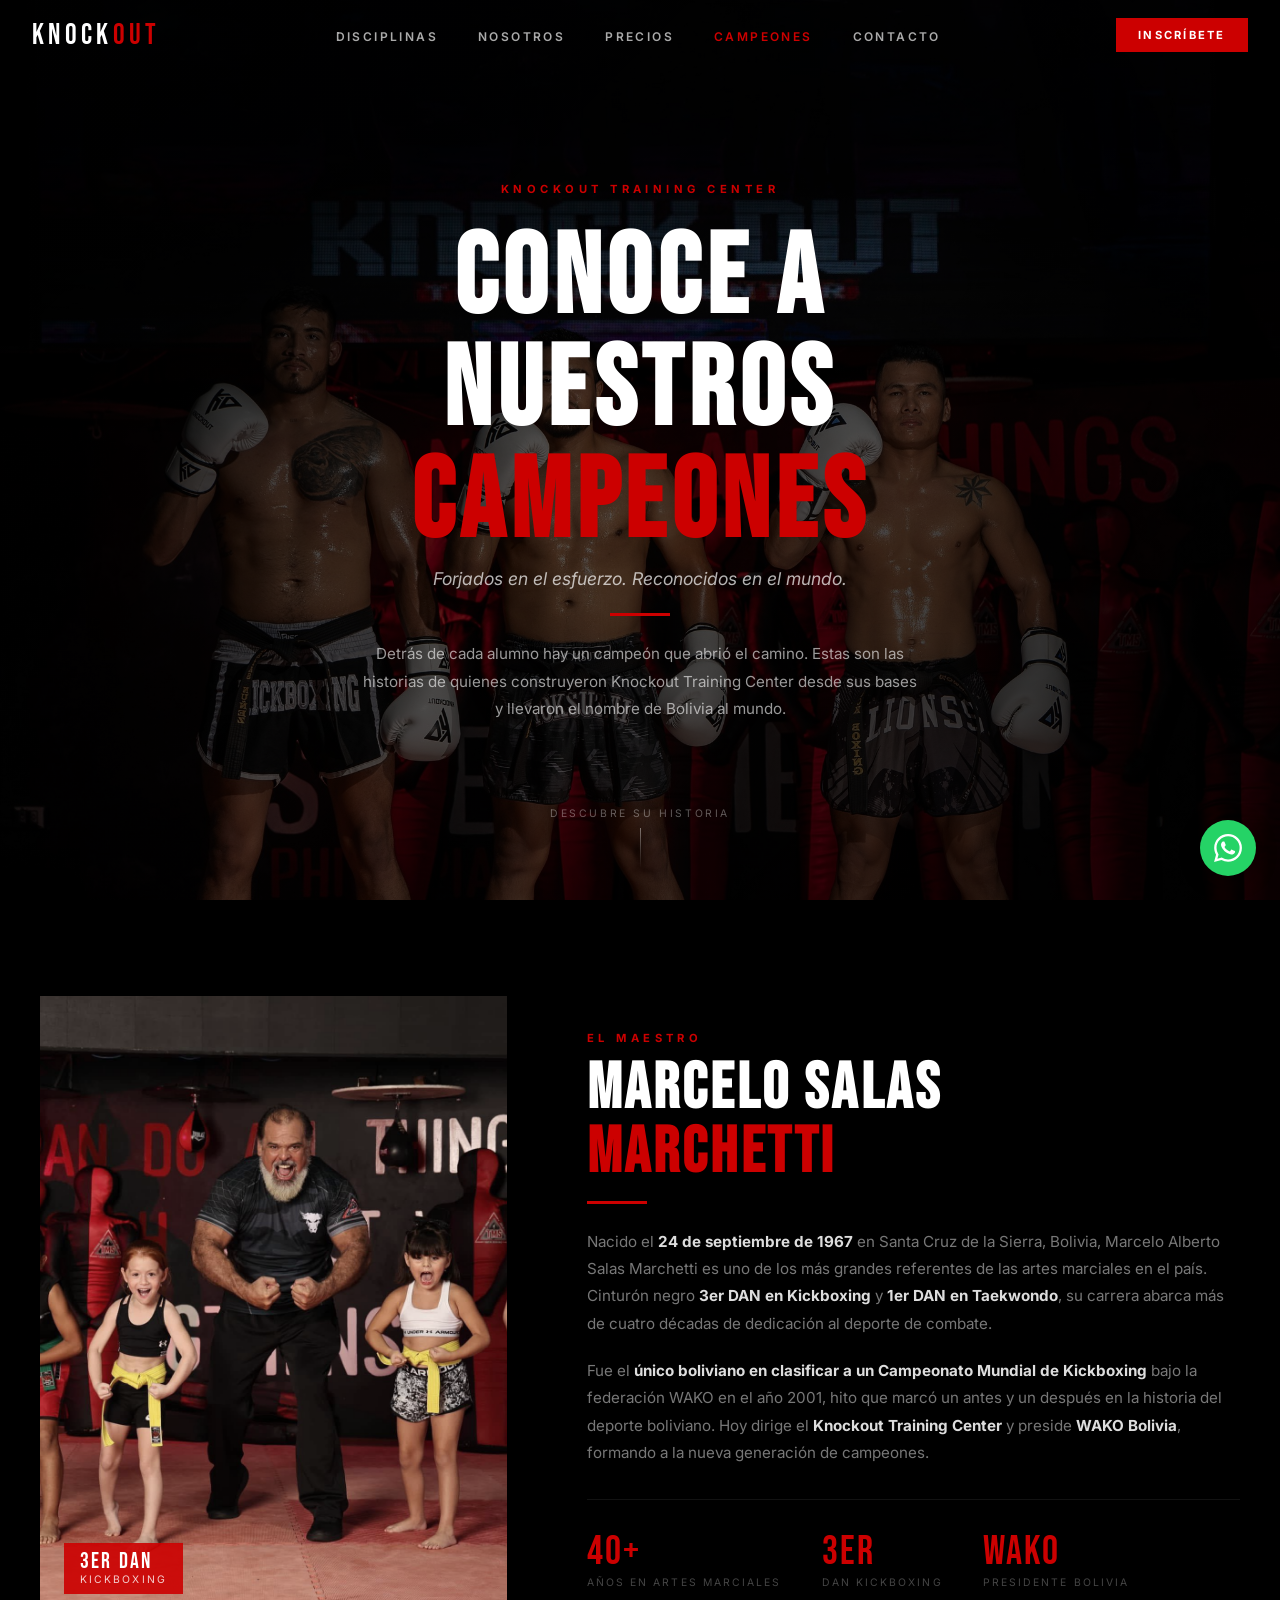
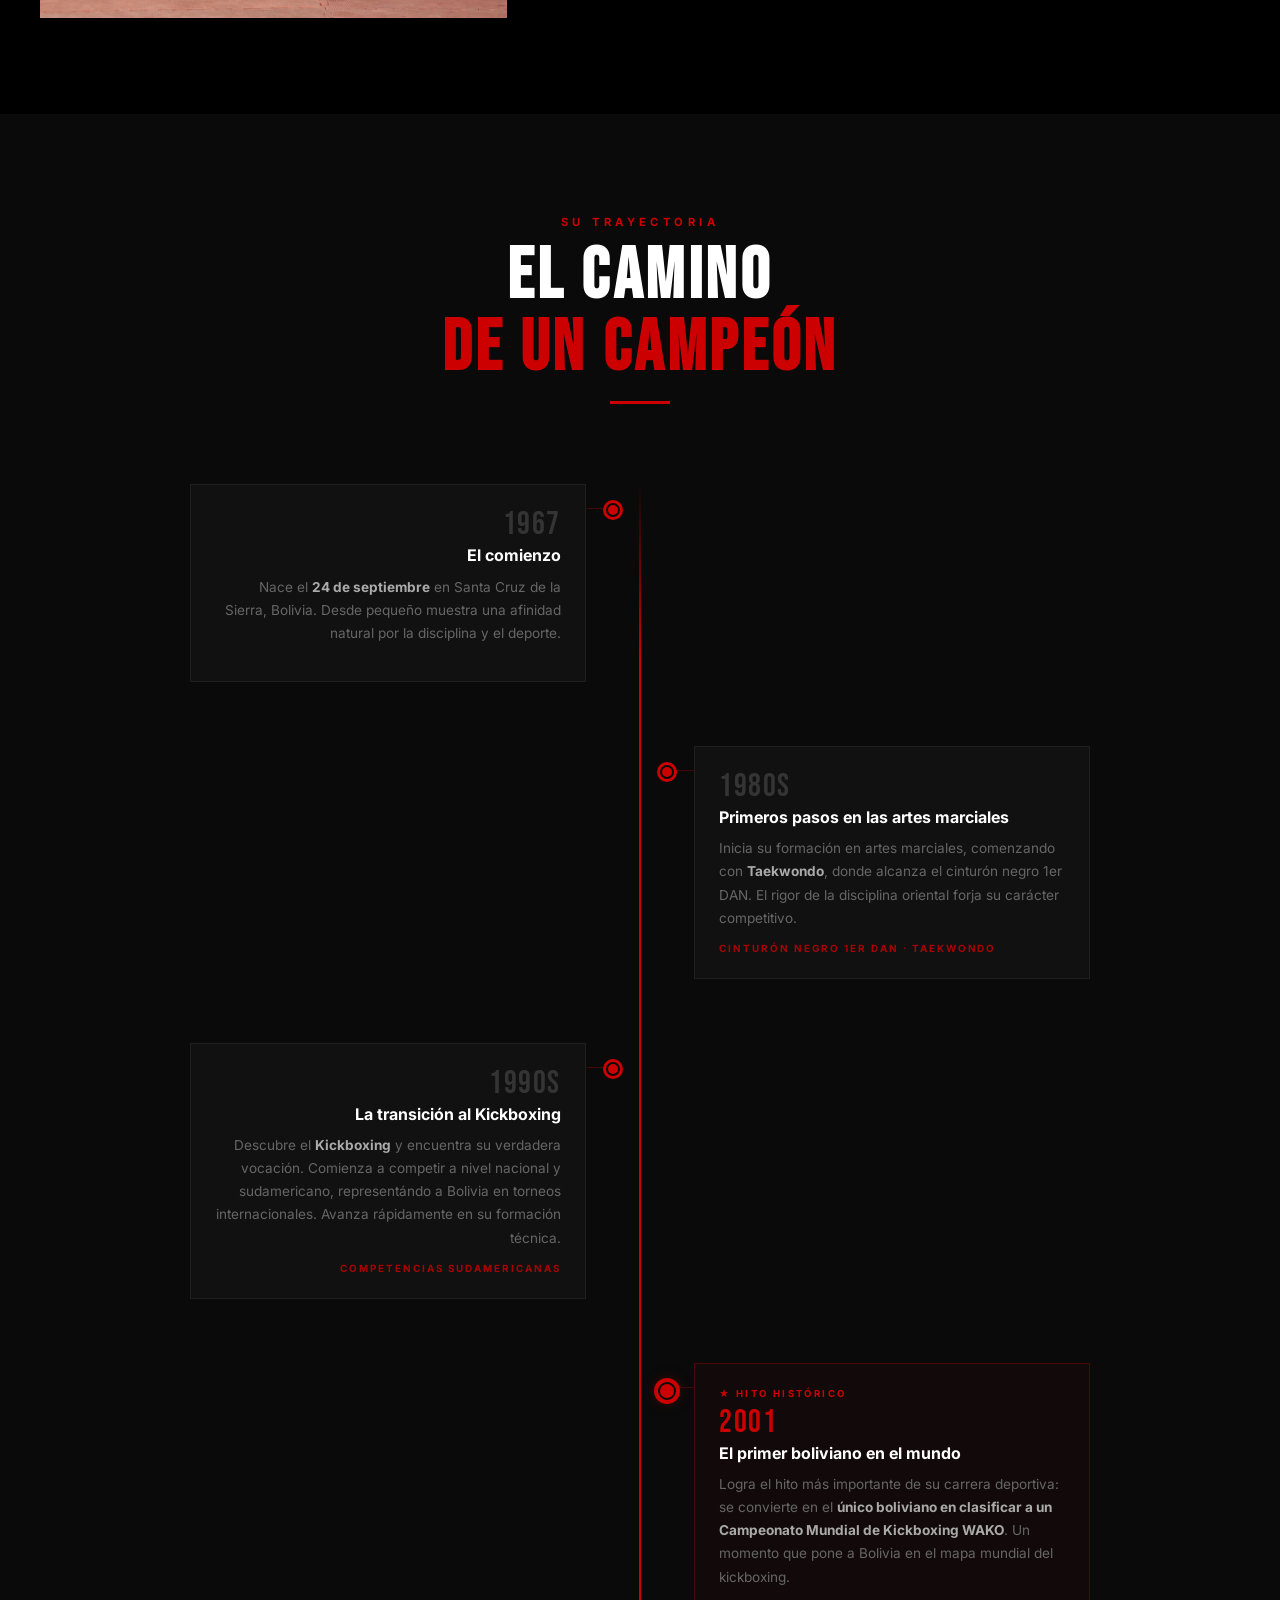
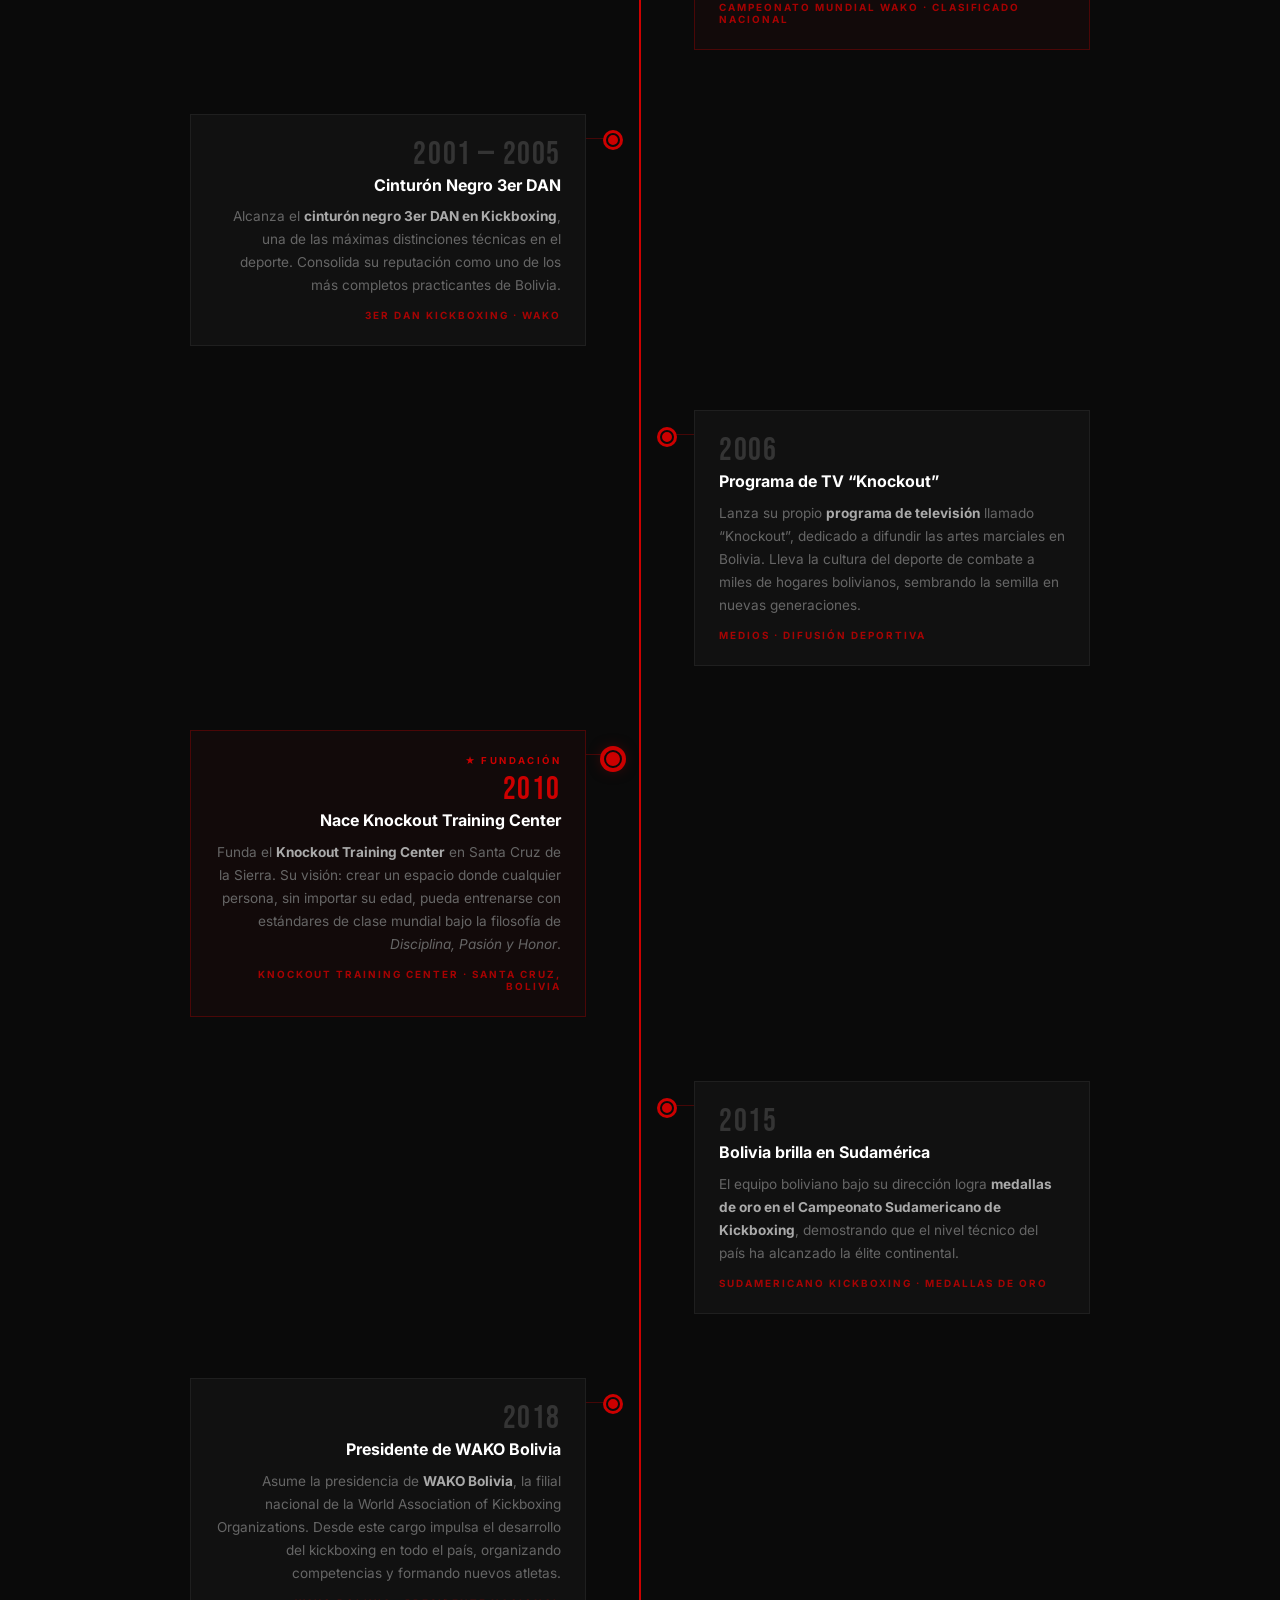
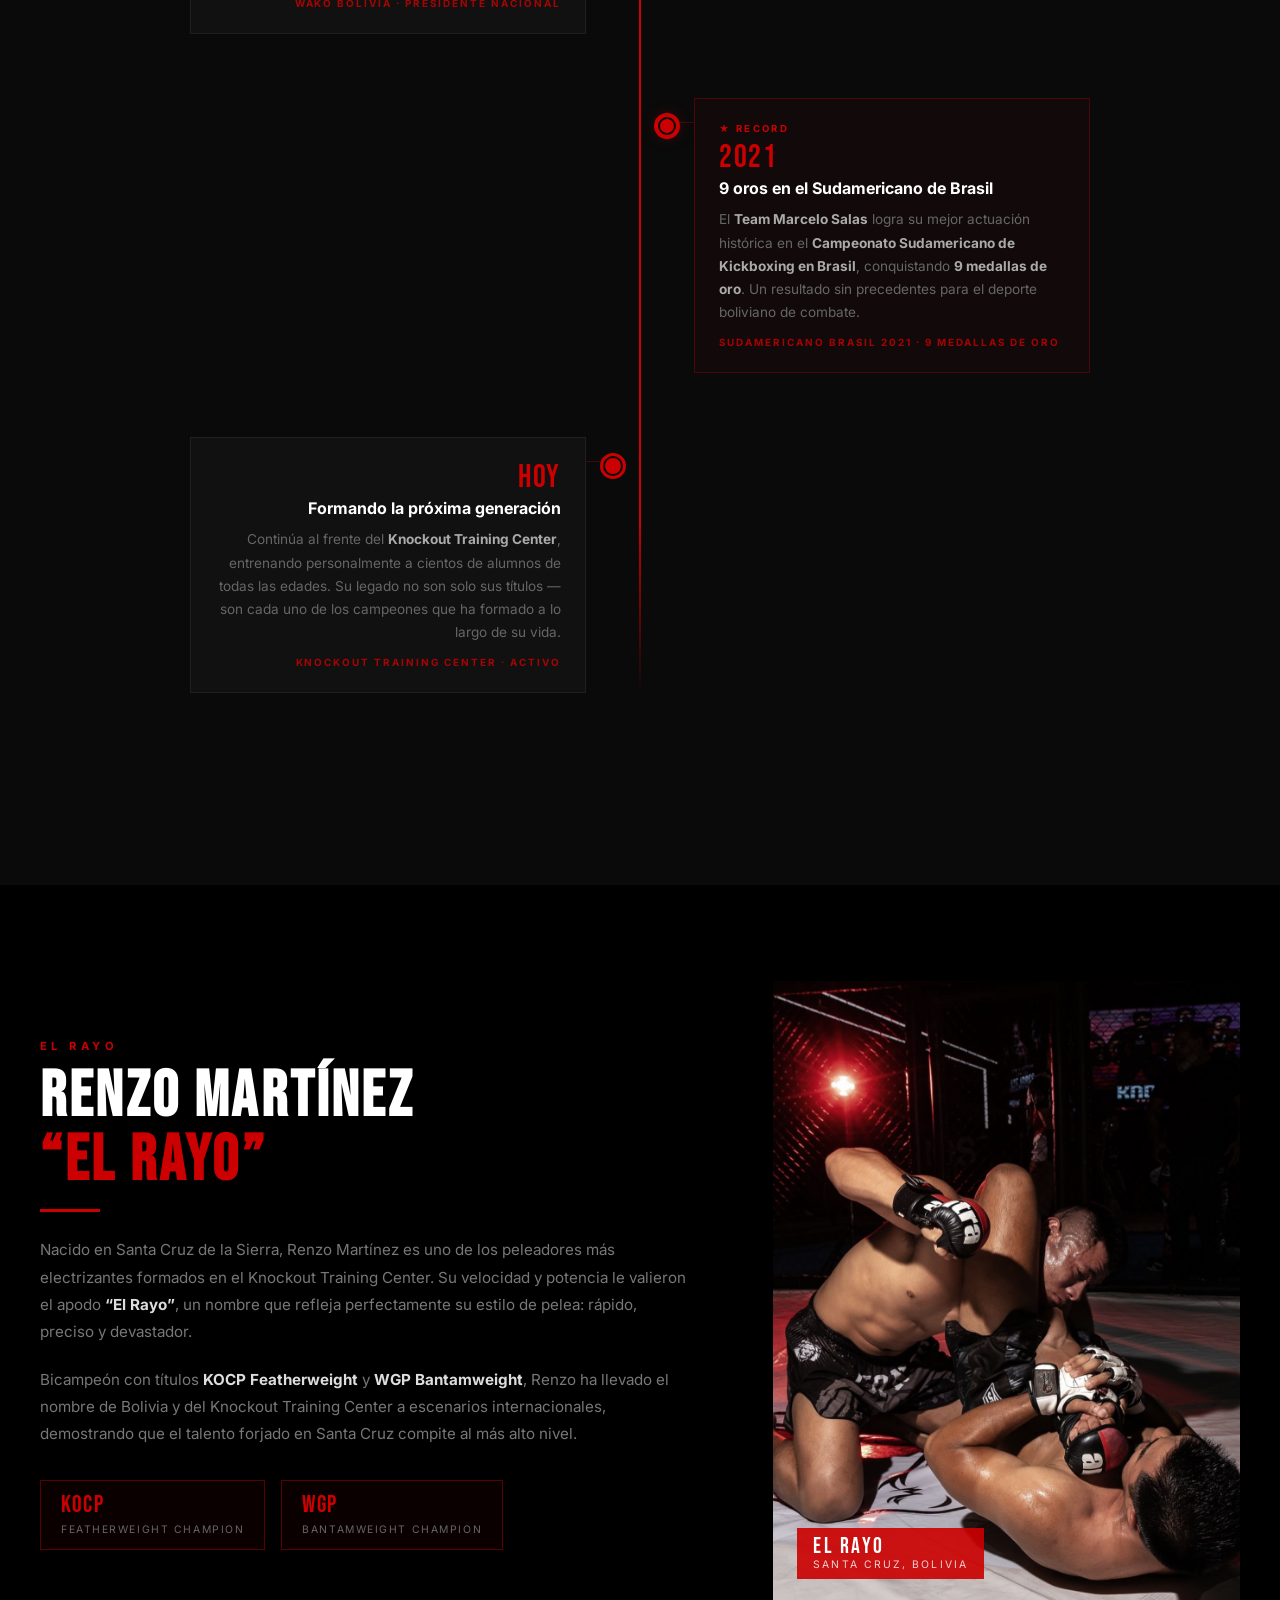
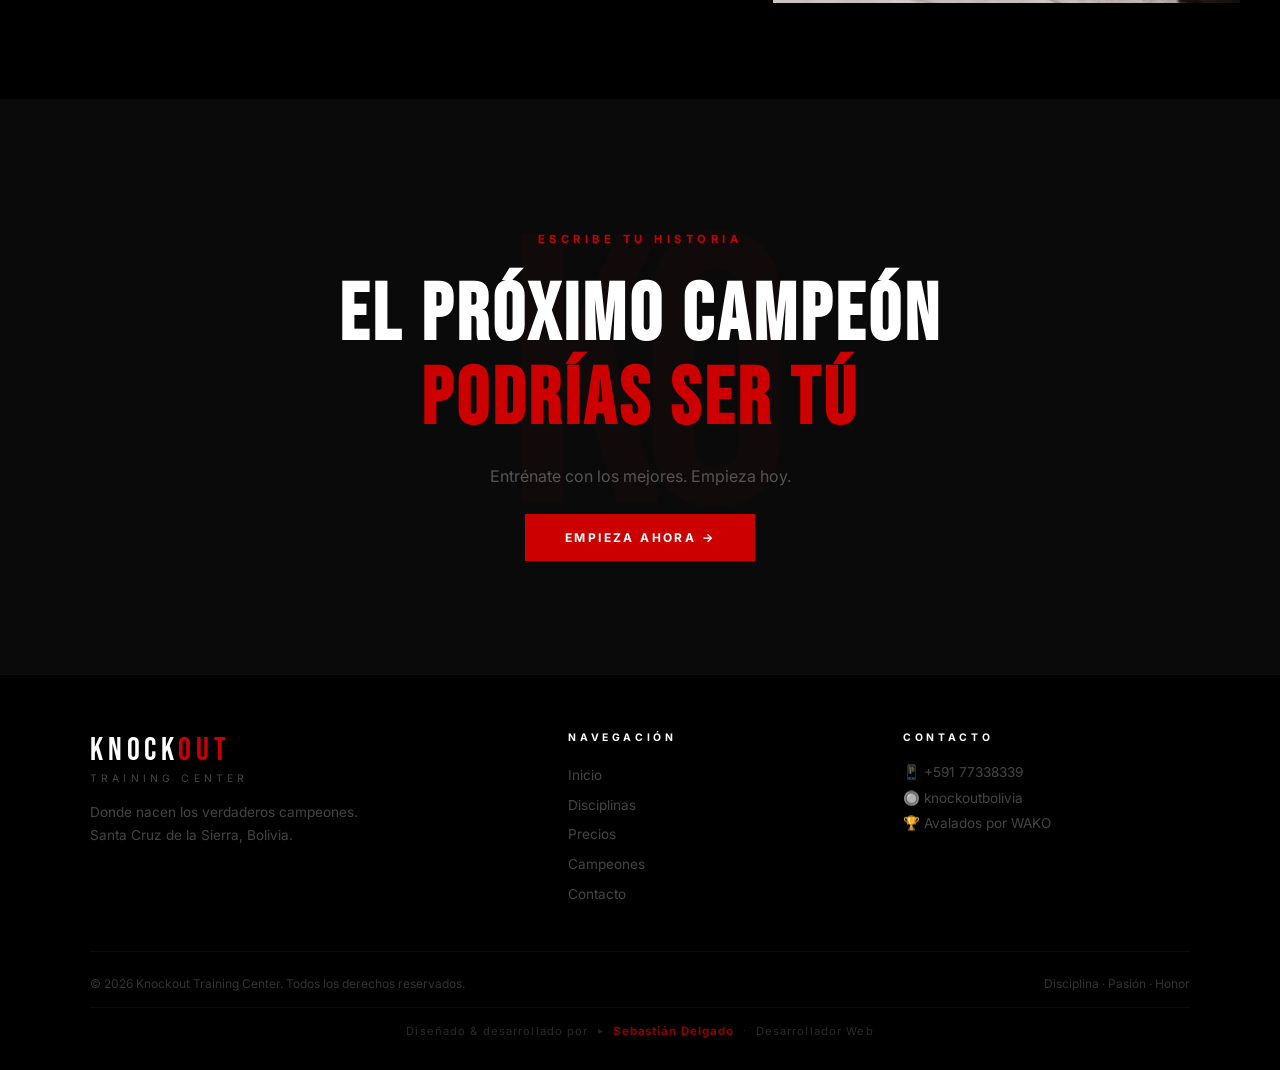
==== campeones.html @ 4b58f855 "Nueva pagina Campeones: timeline Marcelo Salas + Renzo Martinez" ====
<!DOCTYPE html>
<html lang="es">
<head>
  <meta charset="UTF-8" />
  <meta name="viewport" content="width=device-width, initial-scale=1.0" />
  <title>Nuestros Campeones | Knockout Training Center</title>
  <meta name="description" content="Conoce a los campeones que forjaron Knockout Training Center. Marcelo Salas Marchetti y Renzo Martinez, orgullo boliviano." />
  <link rel="icon" type="image/x-icon" href="favicon.ico" />
  <link rel="stylesheet" href="style.css" />
  <link rel="stylesheet" href="campeones.css" />
</head>
<body>

  <!-- NAV -->
  <nav id="navbar">
    <a href="index.html" class="nav-logo">KNOCK<span>OUT</span></a>
    <ul class="nav-links">
      <li><a href="index.html#disciplinas">Disciplinas</a></li>
      <li><a href="index.html#nosotros">Nosotros</a></li>
      <li><a href="index.html#precios">Precios</a></li>
      <li><a href="campeones.html" style="color:#CC0000;">Campeones</a></li>
      <li><a href="index.html#contacto">Contacto</a></li>
    </ul>
    <a href="https://wa.me/59177338339" target="_blank" class="nav-cta">Inscr&iacute;bete</a>
    <button class="hamburger" id="hamburger" aria-label="Men&uacute;">
      <span></span><span></span><span></span>
    </button>
  </nav>

  <div class="mobile-menu" id="mobileMenu">
    <a href="index.html"           onclick="closeMenu()">Inicio</a>
    <a href="index.html#disciplinas" onclick="closeMenu()">Disciplinas</a>
    <a href="index.html#nosotros"  onclick="closeMenu()">Nosotros</a>
    <a href="index.html#precios"   onclick="closeMenu()">Precios</a>
    <a href="campeones.html"       onclick="closeMenu()" style="color:#CC0000;">Campeones</a>
    <a href="index.html#contacto"  onclick="closeMenu()">Contacto</a>
  </div>

  <!-- HERO CAMPEONES -->
  <section class="camp-hero">
    <div class="camp-hero-bg" style="background-image:url('img/hero.jpg'); background-position:center 40%;"></div>
    <div class="camp-hero-overlay"></div>
    <div class="camp-hero-content">
      <span class="section-tag">Knockout Training Center</span>
      <h1 class="camp-hero-title bebas">Conoce a Nuestros<br><span class="red">Campeones</span></h1>
      <p class="camp-hero-sub">Forjados en el esfuerzo. Reconocidos en el mundo.</p>
      <div class="camp-hero-line"></div>
      <p class="camp-hero-desc">
        Detr&aacute;s de cada alumno hay un campe&oacute;n que abri&oacute; el camino.
        Estas son las historias de quienes construyeron Knockout Training Center
        desde sus bases y llevaron el nombre de Bolivia al mundo.
      </p>
    </div>
    <div class="camp-scroll-hint">
      <span>Descubre su historia</span>
      <div class="scroll-line"></div>
    </div>
  </section>

  <!-- ══════════════════════════════════════
       MARCELO SALAS — INTRO
  ══════════════════════════════════════ -->
  <section class="camp-intro reveal">
    <div class="camp-intro-inner">
      <div class="camp-intro-photo reveal-left">
        <div class="camp-photo-frame">
          <img src="img/hero7.jpg" alt="Marcelo Salas con sus alumnos" />
          <div class="camp-photo-badge">
            <span class="bebas">3er DAN</span>
            <span>Kickboxing</span>
          </div>
        </div>
      </div>
      <div class="camp-intro-text reveal-right">
        <span class="section-tag">El Maestro</span>
        <h2 class="bebas camp-name">Marcelo Salas<br><span class="red">Marchetti</span></h2>
        <div class="divider left"></div>
        <p class="camp-bio">
          Nacido el <strong>24 de septiembre de 1967</strong> en Santa Cruz de la Sierra, Bolivia,
          Marcelo Alberto Salas Marchetti es uno de los m&aacute;s grandes referentes de las artes
          marciales en el pa&iacute;s. Cintur&oacute;n negro <strong>3er DAN en Kickboxing</strong>
          y <strong>1er DAN en Taekwondo</strong>, su carrera abarca m&aacute;s de cuatro d&eacute;cadas
          de dedicaci&oacute;n al deporte de combate.
        </p>
        <p class="camp-bio">
          Fue el <strong>&uacute;nico boliviano en clasificar a un Campeonato Mundial de Kickboxing</strong>
          bajo la federaci&oacute;n WAKO en el a&ntilde;o 2001, hito que marc&oacute; un antes y un despu&eacute;s
          en la historia del deporte boliviano. Hoy dirige el <strong>Knockout Training Center</strong>
          y preside <strong>WAKO Bolivia</strong>, formando a la nueva generaci&oacute;n de campeones.
        </p>
        <div class="camp-stats">
          <div class="camp-stat">
            <span class="bebas camp-stat-num red">40+</span>
            <span class="camp-stat-label">A&ntilde;os en artes marciales</span>
          </div>
          <div class="camp-stat">
            <span class="bebas camp-stat-num red">3er</span>
            <span class="camp-stat-label">DAN Kickboxing</span>
          </div>
          <div class="camp-stat">
            <span class="bebas camp-stat-num red">WAKO</span>
            <span class="camp-stat-label">Presidente Bolivia</span>
          </div>
        </div>
      </div>
    </div>
  </section>

  <!-- ══════════════════════════════════════
       TIMELINE MARCELO SALAS
  ══════════════════════════════════════ -->
  <section class="timeline-section">
    <div class="timeline-header reveal">
      <span class="section-tag">Su trayectoria</span>
      <h2 class="bebas timeline-title">El camino<br><span class="red">de un campe&oacute;n</span></h2>
      <div class="divider"></div>
    </div>

    <div class="timeline">
      <div class="timeline-spine"></div>

      <!-- 1967 -->
      <div class="tl-item tl-left reveal-left">
        <div class="tl-dot"></div>
        <div class="tl-card">
          <span class="tl-year bebas">1967</span>
          <h3 class="tl-title">El comienzo</h3>
          <p class="tl-text">
            Nace el <strong>24 de septiembre</strong> en Santa Cruz de la Sierra, Bolivia.
            Desde peque&ntilde;o muestra una afinidad natural por la disciplina y el deporte.
          </p>
        </div>
      </div>

      <!-- 1980s -->
      <div class="tl-item tl-right reveal-right">
        <div class="tl-dot"></div>
        <div class="tl-card">
          <span class="tl-year bebas">1980s</span>
          <h3 class="tl-title">Primeros pasos en las artes marciales</h3>
          <p class="tl-text">
            Inicia su formaci&oacute;n en artes marciales, comenzando con
            <strong>Taekwondo</strong>, donde alcanza el cintur&oacute;n negro 1er DAN.
            El rigor de la disciplina oriental forja su car&aacute;cter competitivo.
          </p>
          <div class="tl-tag">Cintur&oacute;n Negro 1er DAN · Taekwondo</div>
        </div>
      </div>

      <!-- 1990s -->
      <div class="tl-item tl-left reveal-left">
        <div class="tl-dot"></div>
        <div class="tl-card">
          <span class="tl-year bebas">1990s</span>
          <h3 class="tl-title">La transici&oacute;n al Kickboxing</h3>
          <p class="tl-text">
            Descubre el <strong>Kickboxing</strong> y encuentra su verdadera vocaci&oacute;n.
            Comienza a competir a nivel nacional y sudamericano, represent&aacute;ndo a Bolivia
            en torneos internacionales. Avanza r&aacute;pidamente en su formaci&oacute;n t&eacute;cnica.
          </p>
          <div class="tl-tag">Competencias Sudamericanas</div>
        </div>
      </div>

      <!-- 2001 -->
      <div class="tl-item tl-right reveal-right">
        <div class="tl-dot tl-dot-highlight"></div>
        <div class="tl-card tl-card-highlight">
          <div class="tl-star">&#9733; HITO HIST&Oacute;RICO</div>
          <span class="tl-year bebas red">2001</span>
          <h3 class="tl-title">El primer boliviano en el mundo</h3>
          <p class="tl-text">
            Logra el hito m&aacute;s importante de su carrera deportiva: se convierte en el
            <strong>&uacute;nico boliviano en clasificar a un Campeonato Mundial de Kickboxing WAKO</strong>.
            Un momento que pone a Bolivia en el mapa mundial del kickboxing.
          </p>
          <div class="tl-tag">Campeonato Mundial WAKO · Clasificado Nacional</div>
        </div>
      </div>

      <!-- 2001-2005 -->
      <div class="tl-item tl-left reveal-left">
        <div class="tl-dot"></div>
        <div class="tl-card">
          <span class="tl-year bebas">2001 — 2005</span>
          <h3 class="tl-title">Cintur&oacute;n Negro 3er DAN</h3>
          <p class="tl-text">
            Alcanza el <strong>cintur&oacute;n negro 3er DAN en Kickboxing</strong>, una de las
            m&aacute;ximas distinciones t&eacute;cnicas en el deporte. Consolida su reputaci&oacute;n
            como uno de los m&aacute;s completos practicantes de Bolivia.
          </p>
          <div class="tl-tag">3er DAN Kickboxing · WAKO</div>
        </div>
      </div>

      <!-- 2006 -->
      <div class="tl-item tl-right reveal-right">
        <div class="tl-dot"></div>
        <div class="tl-card">
          <span class="tl-year bebas">2006</span>
          <h3 class="tl-title">Programa de TV &ldquo;Knockout&rdquo;</h3>
          <p class="tl-text">
            Lanza su propio <strong>programa de televisi&oacute;n</strong> llamado &ldquo;Knockout&rdquo;,
            dedicado a difundir las artes marciales en Bolivia. Lleva la cultura del deporte
            de combate a miles de hogares bolivianos, sembrando la semilla en nuevas generaciones.
          </p>
          <div class="tl-tag">Medios · Difusi&oacute;n deportiva</div>
        </div>
      </div>

      <!-- 2010 -->
      <div class="tl-item tl-left reveal-left">
        <div class="tl-dot tl-dot-highlight"></div>
        <div class="tl-card tl-card-highlight">
          <div class="tl-star">&#9733; FUNDACI&Oacute;N</div>
          <span class="tl-year bebas red">2010</span>
          <h3 class="tl-title">Nace Knockout Training Center</h3>
          <p class="tl-text">
            Funda el <strong>Knockout Training Center</strong> en Santa Cruz de la Sierra.
            Su visi&oacute;n: crear un espacio donde cualquier persona, sin importar su edad,
            pueda entrenarse con est&aacute;ndares de clase mundial bajo la filosof&iacute;a de
            <em>Disciplina, Pasi&oacute;n y Honor</em>.
          </p>
          <div class="tl-tag">Knockout Training Center · Santa Cruz, Bolivia</div>
        </div>
      </div>

      <!-- 2015 -->
      <div class="tl-item tl-right reveal-right">
        <div class="tl-dot"></div>
        <div class="tl-card">
          <span class="tl-year bebas">2015</span>
          <h3 class="tl-title">Bolivia brilla en Sudam&eacute;rica</h3>
          <p class="tl-text">
            El equipo boliviano bajo su direcci&oacute;n logra <strong>medallas de oro
            en el Campeonato Sudamericano de Kickboxing</strong>, demostrando que
            el nivel t&eacute;cnico del pa&iacute;s ha alcanzado la &eacute;lite continental.
          </p>
          <div class="tl-tag">Sudamericano Kickboxing · Medallas de Oro</div>
        </div>
      </div>

      <!-- 2018 -->
      <div class="tl-item tl-left reveal-left">
        <div class="tl-dot"></div>
        <div class="tl-card">
          <span class="tl-year bebas">2018</span>
          <h3 class="tl-title">Presidente de WAKO Bolivia</h3>
          <p class="tl-text">
            Asume la presidencia de <strong>WAKO Bolivia</strong>, la filial nacional de la
            World Association of Kickboxing Organizations. Desde este cargo impulsa
            el desarrollo del kickboxing en todo el pa&iacute;s, organizando competencias
            y formando nuevos atletas.
          </p>
          <div class="tl-tag">WAKO Bolivia · Presidente Nacional</div>
        </div>
      </div>

      <!-- 2021 -->
      <div class="tl-item tl-right reveal-right">
        <div class="tl-dot tl-dot-highlight"></div>
        <div class="tl-card tl-card-highlight">
          <div class="tl-star">&#9733; RECORD</div>
          <span class="tl-year bebas red">2021</span>
          <h3 class="tl-title">9 oros en el Sudamericano de Brasil</h3>
          <p class="tl-text">
            El <strong>Team Marcelo Salas</strong> logra su mejor actuaci&oacute;n hist&oacute;rica
            en el <strong>Campeonato Sudamericano de Kickboxing en Brasil</strong>, conquistando
            <strong>9 medallas de oro</strong>. Un resultado sin precedentes para el deporte
            boliviano de combate.
          </p>
          <div class="tl-tag">Sudamericano Brasil 2021 · 9 Medallas de Oro</div>
        </div>
      </div>

      <!-- Hoy -->
      <div class="tl-item tl-left reveal-left">
        <div class="tl-dot tl-dot-now"></div>
        <div class="tl-card">
          <span class="tl-year bebas red">Hoy</span>
          <h3 class="tl-title">Formando la pr&oacute;xima generaci&oacute;n</h3>
          <p class="tl-text">
            Contin&uacute;a al frente del <strong>Knockout Training Center</strong>,
            entrenando personalmente a cientos de alumnos de todas las edades.
            Su legado no son solo sus t&iacute;tulos — son cada uno de los campeones
            que ha formado a lo largo de su vida.
          </p>
          <div class="tl-tag">Knockout Training Center · Activo</div>
        </div>
      </div>

    </div>
  </section>

  <!-- ══════════════════════════════════════
       RENZO MARTÍNEZ
  ══════════════════════════════════════ -->
  <section class="camp-renzo reveal">
    <div class="camp-renzo-inner">
      <div class="camp-renzo-text reveal-left">
        <span class="section-tag">El Rayo</span>
        <h2 class="bebas camp-name">Renzo Mart&iacute;nez<br><span class="red">&ldquo;El Rayo&rdquo;</span></h2>
        <div class="divider left"></div>
        <p class="camp-bio">
          Nacido en Santa Cruz de la Sierra, Renzo Mart&iacute;nez es uno de los peleadores
          m&aacute;s electrizantes formados en el Knockout Training Center. Su velocidad y
          potencia le valieron el apodo <strong>&ldquo;El Rayo&rdquo;</strong>, un nombre
          que refleja perfectamente su estilo de pelea: r&aacute;pido, preciso y devastador.
        </p>
        <p class="camp-bio">
          Bicampe&oacute;n con t&iacute;tulos <strong>KOCP Featherweight</strong> y
          <strong>WGP Bantamweight</strong>, Renzo ha llevado el nombre de Bolivia y del
          Knockout Training Center a escenarios internacionales, demostrando que el
          talento forjado en Santa Cruz compite al m&aacute;s alto nivel.
        </p>
        <div class="camp-titles">
          <div class="camp-title-badge">
            <span class="bebas">KOCP</span>
            <span>Featherweight Champion</span>
          </div>
          <div class="camp-title-badge">
            <span class="bebas">WGP</span>
            <span>Bantamweight Champion</span>
          </div>
        </div>
      </div>
      <div class="camp-renzo-photo reveal-right">
        <div class="camp-photo-frame">
          <img src="img/hero6.jpg" alt="Pelea en Knockout Training Center" style="object-position:center 20%;" />
          <div class="camp-photo-badge">
            <span class="bebas">El Rayo</span>
            <span>Santa Cruz, Bolivia</span>
          </div>
        </div>
      </div>
    </div>
  </section>

  <!-- CTA FINAL -->
  <section class="camp-cta reveal">
    <div class="camp-cta-inner">
      <p class="section-tag">Escribe tu historia</p>
      <h2 class="bebas camp-cta-title">El pr&oacute;ximo campe&oacute;n<br><span class="red">podr&iacute;as ser t&uacute;</span></h2>
      <p class="camp-cta-sub">Entr&eacute;nate con los mejores. Empieza hoy.</p>
      <a href="https://wa.me/59177338339?text=Hola!%20Quiero%20empezar%20a%20entrenar%20en%20Knockout%20Training%20Center." target="_blank" class="btn-primary">
        Empieza ahora &rarr;
      </a>
    </div>
  </section>

  <!-- FOOTER -->
  <footer>
    <div class="footer-grid">
      <div class="footer-brand">
        <div class="footer-brand-name">KNOCK<span class="red">OUT</span></div>
        <div class="footer-brand-sub">Training Center</div>
        <p>Donde nacen los verdaderos campeones.<br>Santa Cruz de la Sierra, Bolivia.</p>
      </div>
      <div>
        <p class="footer-col-title">Navegaci&oacute;n</p>
        <ul class="footer-links">
          <li><a href="index.html">Inicio</a></li>
          <li><a href="index.html#disciplinas">Disciplinas</a></li>
          <li><a href="index.html#precios">Precios</a></li>
          <li><a href="campeones.html">Campeones</a></li>
          <li><a href="index.html#contacto">Contacto</a></li>
        </ul>
      </div>
      <div>
        <p class="footer-col-title">Contacto</p>
        <div class="footer-contact-items">
          <a href="https://wa.me/59177338339">&#128241; +591 77338339</a>
          <a href="https://www.facebook.com/knockoutbolivia" target="_blank">&#128280; knockoutbolivia</a>
          <span>&#127942; Avalados por WAKO</span>
        </div>
      </div>
    </div>
    <div class="footer-bottom">
      <p>&copy; 2026 Knockout Training Center. Todos los derechos reservados.</p>
      <p>Disciplina &middot; Pasi&oacute;n &middot; Honor</p>
    </div>
    <div class="footer-dev">
      <span class="footer-dev-text">Dise&ntilde;ado &amp; desarrollado por</span>
      <span class="footer-dev-dot">&#9656;</span>
      <a href="https://sebastian-delgado.netlify.app/" target="_blank" rel="noopener noreferrer" class="footer-dev-name">Sebasti&aacute;n Delgado</a>
      <span class="footer-dev-dot">&middot;</span>
      <span class="footer-dev-text">Desarrollador Web</span>
    </div>
  </footer>

  <a href="https://wa.me/59177338339" target="_blank" class="wa-float" aria-label="WhatsApp">
    <svg viewBox="0 0 24 24"><path d="M17.472 14.382c-.297-.149-1.758-.867-2.03-.967-.273-.099-.471-.148-.67.15-.197.297-.767.966-.94 1.164-.173.199-.347.223-.644.075-.297-.15-1.255-.463-2.39-1.475-.883-.788-1.48-1.761-1.653-2.059-.173-.297-.018-.458.13-.606.134-.133.298-.347.446-.52.149-.174.198-.298.298-.497.099-.198.05-.371-.025-.52-.075-.149-.669-1.612-.916-2.207-.242-.579-.487-.5-.669-.51-.173-.008-.371-.01-.57-.01-.198 0-.52.074-.792.372-.272.297-1.04 1.016-1.04 2.479 0 1.462 1.065 2.875 1.213 3.074.149.198 2.096 3.2 5.077 4.487.709.306 1.262.489 1.694.625.712.227 1.36.195 1.871.118.571-.085 1.758-.719 2.006-1.413.248-.694.248-1.289.173-1.413-.074-.124-.272-.198-.57-.347m-5.421 7.403h-.004a9.87 9.87 0 01-5.031-1.378l-.361-.214-3.741.982.998-3.648-.235-.374a9.86 9.86 0 01-1.51-5.26c.001-5.45 4.436-9.884 9.888-9.884 2.64 0 5.122 1.03 6.988 2.898a9.825 9.825 0 012.893 6.994c-.003 5.45-4.437 9.884-9.885 9.884m8.413-18.297A11.815 11.815 0 0012.05 0C5.495 0 .16 5.335.157 11.892c0 2.096.547 4.142 1.588 5.945L.057 24l6.305-1.654a11.882 11.882 0 005.683 1.448h.005c6.554 0 11.89-5.335 11.893-11.893a11.821 11.821 0 00-3.48-8.413z"/></svg>
  </a>

  <script>
    const navbar = document.getElementById('navbar');
    window.addEventListener('scroll', () => navbar.classList.toggle('scrolled', window.scrollY > 60));
    const hamburger = document.getElementById('hamburger');
    const mobileMenu = document.getElementById('mobileMenu');
    hamburger.addEventListener('click', () => { hamburger.classList.toggle('open'); mobileMenu.classList.toggle('open'); });
    function closeMenu() { hamburger.classList.remove('open'); mobileMenu.classList.remove('open'); }

    const observer = new IntersectionObserver((entries) => {
      entries.forEach(e => { if (e.isIntersecting) { e.target.classList.add('visible'); observer.unobserve(e.target); } });
    }, { threshold: 0.1 });
    document.querySelectorAll('.reveal, .reveal-left, .reveal-right').forEach(el => observer.observe(el));
  </script>
</body>
</html>
---- style.css ----
@import url('https://fonts.googleapis.com/css2?family=Bebas+Neue&family=Inter:wght@400;500;600;700&display=swap');

/* ─── Reset & Base ─── */
*, *::before, *::after { box-sizing: border-box; margin: 0; padding: 0; }

html { scroll-behavior: smooth; }

body {
  background: #000;
  color: #fff;
  font-family: 'Inter', sans-serif;
  overflow-x: hidden;
}

::-webkit-scrollbar { width: 5px; }
::-webkit-scrollbar-track { background: #111; }
::-webkit-scrollbar-thumb { background: #CC0000; border-radius: 3px; }

/* ─── Utilities ─── */
.bebas { font-family: 'Bebas Neue', sans-serif; letter-spacing: 0.05em; }
.red   { color: #CC0000; }

.section-tag {
  display: inline-block;
  color: #CC0000;
  font-size: 0.7rem;
  font-weight: 700;
  letter-spacing: 0.4em;
  text-transform: uppercase;
  margin-bottom: 0.75rem;
}

.section-title {
  font-family: 'Bebas Neue', sans-serif;
  font-size: clamp(2.5rem, 7vw, 5rem);
  letter-spacing: 0.05em;
  line-height: 1;
  margin-bottom: 1rem;
}

.divider {
  width: 60px;
  height: 3px;
  background: #CC0000;
  margin: 0 auto 1.5rem;
}

.divider.left { margin-left: 0; }

/* ─── Navbar ─── */
#navbar {
  position: fixed;
  top: 0; left: 0; right: 0;
  z-index: 100;
  padding: 0 2rem;
  height: 70px;
  display: flex;
  align-items: center;
  justify-content: space-between;
  transition: background 0.3s, box-shadow 0.3s;
}

#navbar.scrolled {
  background: rgba(0,0,0,0.95);
  backdrop-filter: blur(8px);
  box-shadow: 0 4px 30px rgba(0,0,0,0.5);
}

.nav-logo {
  font-family: 'Bebas Neue', sans-serif;
  font-size: 1.8rem;
  letter-spacing: 0.15em;
  color: #fff;
  text-decoration: none;
}

.nav-logo span { color: #CC0000; }

.nav-links {
  display: flex;
  list-style: none;
  gap: 2.5rem;
}

.nav-links a {
  color: #aaa;
  text-decoration: none;
  font-size: 0.75rem;
  font-weight: 600;
  letter-spacing: 0.2em;
  text-transform: uppercase;
  transition: color 0.2s;
}

.nav-links a:hover { color: #CC0000; }

.nav-cta {
  background: #CC0000;
  color: #fff !important;
  padding: 0.6rem 1.4rem;
  font-size: 0.7rem;
  font-weight: 700;
  letter-spacing: 0.2em;
  text-transform: uppercase;
  text-decoration: none;
  transition: background 0.2s;
}

.nav-cta:hover { background: #aa0000 !important; color: #fff !important; }

/* Mobile hamburger */
.hamburger {
  display: none;
  flex-direction: column;
  gap: 5px;
  cursor: pointer;
  background: none;
  border: none;
  padding: 4px;
}

.hamburger span {
  display: block;
  width: 24px;
  height: 2px;
  background: #fff;
  transition: all 0.3s;
}

.hamburger.open span:nth-child(1) { transform: rotate(45deg) translate(5px, 5px); }
.hamburger.open span:nth-child(2) { opacity: 0; }
.hamburger.open span:nth-child(3) { transform: rotate(-45deg) translate(5px, -5px); }

.mobile-menu {
  display: none;
  position: fixed;
  top: 70px; left: 0; right: 0;
  background: rgba(0,0,0,0.98);
  border-top: 1px solid rgba(255,255,255,0.08);
  z-index: 99;
  padding: 1rem 0 1.5rem;
}

.mobile-menu.open { display: block; }

.mobile-menu a {
  display: block;
  padding: 0.85rem 2rem;
  color: #aaa;
  text-decoration: none;
  font-size: 0.8rem;
  font-weight: 600;
  letter-spacing: 0.2em;
  text-transform: uppercase;
  transition: color 0.2s, background 0.2s;
}

.mobile-menu a:hover { color: #CC0000; background: rgba(255,255,255,0.03); }

.mobile-menu .nav-cta {
  display: block;
  margin: 0.75rem 2rem 0;
  text-align: center;
}

/* ─── Hero ─── */
#inicio {
  position: relative;
  min-height: 100vh;
  display: flex;
  align-items: center;
  justify-content: center;
  overflow: hidden;
}

.hero-bg {
  position: absolute;
  inset: 0;
  background-image: url('img/hero.jpg');
  background-size: cover;
  background-position: center 35%;
}

.hero-overlay {
  position: absolute;
  inset: 0;
  background: linear-gradient(
    to bottom,
    rgba(0,0,0,0.5) 0%,
    rgba(0,0,0,0.3) 40%,
    rgba(0,0,0,0.7) 80%,
    #000 100%
  );
}

.hero-overlay-sides {
  position: absolute;
  inset: 0;
  background: linear-gradient(to right, rgba(0,0,0,0.5), transparent 40%, transparent 60%, rgba(0,0,0,0.5));
}

.hero-red-glow {
  position: absolute;
  bottom: 0; left: 0; right: 0;
  height: 200px;
  background: linear-gradient(to top, rgba(180,0,0,0.2), transparent);
}

.hero-content {
  position: relative;
  z-index: 2;
  text-align: center;
  padding: 0 1.5rem;
  max-width: 900px;
}

.hero-badge {
  display: inline-block;
  border: 1px solid rgba(204,0,0,0.5);
  background: rgba(204,0,0,0.08);
  color: #ff6666;
  font-size: 0.65rem;
  font-weight: 700;
  letter-spacing: 0.35em;
  text-transform: uppercase;
  padding: 0.5rem 1.2rem;
  margin-bottom: 2rem;
}

.hero-title {
  font-family: 'Bebas Neue', sans-serif;
  font-size: clamp(5rem, 15vw, 10rem);
  line-height: 0.9;
  letter-spacing: 0.05em;
  margin-bottom: 0.25rem;
}

.hero-subtitle {
  font-family: 'Bebas Neue', sans-serif;
  font-size: clamp(1rem, 3vw, 1.8rem);
  letter-spacing: 0.5em;
  color: rgba(255,255,255,0.7);
  margin-bottom: 2rem;
}

.hero-slogan {
  font-size: clamp(0.95rem, 2.5vw, 1.3rem);
  font-style: italic;
  color: rgba(255,255,255,0.85);
  margin-bottom: 0.75rem;
}

.hero-valores {
  font-size: 0.7rem;
  letter-spacing: 0.35em;
  color: #CC0000;
  text-transform: uppercase;
  margin-bottom: 3rem;
}

.hero-btns {
  display: flex;
  flex-wrap: wrap;
  gap: 1rem;
  justify-content: center;
}

.btn-primary {
  background: #CC0000;
  color: #fff;
  font-weight: 700;
  font-size: 0.75rem;
  letter-spacing: 0.2em;
  text-transform: uppercase;
  text-decoration: none;
  padding: 1rem 2.5rem;
  transition: background 0.2s, transform 0.2s;
}

.btn-primary:hover { background: #aa0000; transform: scale(1.04); }

.btn-outline {
  border: 1px solid rgba(255,255,255,0.35);
  color: #fff;
  font-weight: 700;
  font-size: 0.75rem;
  letter-spacing: 0.2em;
  text-transform: uppercase;
  text-decoration: none;
  padding: 1rem 2.5rem;
  transition: border-color 0.2s, background 0.2s;
}

.btn-outline:hover { border-color: #fff; background: rgba(255,255,255,0.07); }

.scroll-indicator {
  position: absolute;
  bottom: 2rem;
  left: 50%;
  transform: translateX(-50%);
  display: flex;
  flex-direction: column;
  align-items: center;
  gap: 0.5rem;
  color: rgba(255,255,255,0.3);
  font-size: 0.6rem;
  letter-spacing: 0.3em;
  text-transform: uppercase;
  z-index: 2;
}

.scroll-line {
  width: 1px;
  height: 40px;
  background: linear-gradient(to bottom, rgba(255,255,255,0.4), transparent);
}

/* ─── Disciplinas ─── */
#disciplinas {
  padding: 6rem 2rem;
  background: #0a0a0a;
  position: relative;
  overflow: hidden;
}

.bg-pattern {
  position: absolute;
  inset: 0;
  opacity: 0.04;
  background-image: repeating-linear-gradient(
    45deg,
    #CC0000 0, #CC0000 1px,
    transparent 0, transparent 50%
  );
  background-size: 20px 20px;
}

.section-header { text-align: center; margin-bottom: 4rem; }
.section-header p.desc { color: #666; max-width: 500px; margin: 0 auto; font-size: 0.95rem; line-height: 1.7; }

.disciplinas-grid {
  display: grid;
  grid-template-columns: repeat(auto-fill, minmax(240px, 1fr));
  gap: 1px;
  background: rgba(255,255,255,0.06);
  max-width: 1200px;
  margin: 0 auto;
  position: relative;
  z-index: 1;
}

.disciplina-card {
  position: relative;
  padding: 2rem;
  cursor: default;
  overflow: hidden;
  min-height: 220px;
  display: flex;
  flex-direction: column;
  justify-content: flex-end;
}

/* Imagen de fondo por disciplina */
.disciplina-card::before {
  content: '';
  position: absolute;
  inset: 0;
  background-size: cover;
  background-position: center;
  transition: transform 0.5s ease, opacity 0.3s ease;
  opacity: 0.35;
}

.disciplina-card:hover::before {
  transform: scale(1.07);
  opacity: 0.55;
}

/* Overlay oscuro sobre la imagen */
.disciplina-card::after {
  content: '';
  position: absolute;
  inset: 0;
  background: linear-gradient(
    to top,
    rgba(0,0,0,0.92) 0%,
    rgba(0,0,0,0.6) 50%,
    rgba(0,0,0,0.3) 100%
  );
  transition: background 0.3s;
}

.disciplina-card:hover::after {
  background: linear-gradient(
    to top,
    rgba(0,0,0,0.88) 0%,
    rgba(140,0,0,0.25) 60%,
    rgba(0,0,0,0.2) 100%
  );
}

/* Imágenes por disciplina */
.card-boxeo::before       { background-image: url('https://images.unsplash.com/photo-1549719386-74dfcbf7dbed?w=600&q=80'); }
.card-kickboxing::before  { background-image: url('https://images.pexels.com/photos/5424666/pexels-photo-5424666.jpeg?auto=compress&cs=tinysrgb&w=600'); }
.card-jiujitsu::before    { background-image: url('https://images.unsplash.com/photo-1747331796135-0e2354a712e4?w=600&q=80&auto=format&fit=crop'); }
.card-mma::before         { background-image: url('img/hero6.jpg'); background-position: center top; }
.card-crossfit::before    { background-image: url('https://images.unsplash.com/photo-1534258936925-c58bed479fcb?w=600&q=80'); }
.card-boxhit::before      { background-image: url('img/hero2.jpg'); background-position: center top; }
.card-gym::before         { background-image: url('img/hero4.jpg'); }

/* Contenido encima de la imagen */
.card-content {
  position: relative;
  z-index: 1;
}

.card-num {
  font-family: 'Bebas Neue', sans-serif;
  font-size: 3rem;
  color: rgba(255,255,255,0.12);
  line-height: 1;
  transition: color 0.3s;
  margin-bottom: 0.5rem;
}

.disciplina-card:hover .card-num { color: rgba(204,0,0,0.3); }

.card-name {
  font-family: 'Bebas Neue', sans-serif;
  font-size: 1.5rem;
  letter-spacing: 0.05em;
  color: #fff;
  margin-bottom: 0.5rem;
  transition: color 0.3s;
}

.disciplina-card:hover .card-name { color: #ff4444; }

.card-bar {
  width: 32px;
  height: 2px;
  background: #CC0000;
  margin-bottom: 0.75rem;
  transition: width 0.3s;
}

.disciplina-card:hover .card-bar { width: 64px; }

.card-desc { color: #aaa; font-size: 0.82rem; line-height: 1.6; margin-bottom: 1rem; }

.card-wa-btn {
  display: inline-block;
  color: #CC0000;
  font-size: 0.72rem;
  font-weight: 700;
  letter-spacing: 0.15em;
  text-transform: uppercase;
  text-decoration: none;
  border-bottom: 1px solid rgba(204,0,0,0.3);
  padding-bottom: 2px;
  transition: color 0.2s, border-color 0.2s;
}
.card-wa-btn:hover { color: #ff4444; border-color: #ff4444; }

.card-cta {
  background: #CC0000;
  padding: 2rem;
  display: flex;
  flex-direction: column;
  justify-content: space-between;
  min-height: 200px;
}

.card-cta-title {
  font-family: 'Bebas Neue', sans-serif;
  font-size: 1.6rem;
  letter-spacing: 0.05em;
  color: #fff;
  margin-bottom: 0.5rem;
}

.card-cta p { color: rgba(255,255,255,0.8); font-size: 0.85rem; }

.card-cta a {
  display: inline-block;
  margin-top: 1.5rem;
  background: #fff;
  color: #CC0000;
  font-weight: 700;
  font-size: 0.75rem;
  letter-spacing: 0.2em;
  text-transform: uppercase;
  text-decoration: none;
  padding: 0.75rem 1.5rem;
  transition: background 0.2s;
}

.card-cta a:hover { background: #f0f0f0; }

/* ─── Nosotros ─── */
#nosotros { background: #000; }

.team-photo {
  position: relative;
  height: clamp(280px, 50vh, 500px);
  overflow: hidden;
}

.team-photo-bg {
  position: absolute;
  inset: 0;
  background-image: url('img/hero3.jpg');
  background-size: cover;
  background-position: center 38%;
}

.team-photo-overlay {
  position: absolute;
  inset: 0;
  background: linear-gradient(to bottom, rgba(0,0,0,0.2), #000 95%);
}

.team-photo-overlay-left {
  position: absolute;
  inset: 0;
  background: linear-gradient(to right, rgba(0,0,0,0.6), transparent 60%);
}

.team-photo-text {
  position: absolute;
  bottom: 2rem;
  left: 2.5rem;
}

.team-photo-text h2 {
  font-family: 'Bebas Neue', sans-serif;
  font-size: clamp(2rem, 5vw, 3.5rem);
  letter-spacing: 0.05em;
  line-height: 1.05;
}

.stats-bar {
  display: grid;
  grid-template-columns: repeat(4, 1fr);
  border-top: 1px solid rgba(255,255,255,0.08);
  border-bottom: 1px solid rgba(255,255,255,0.08);
}

.stat-item {
  text-align: center;
  padding: 2rem 1rem;
  border-right: 1px solid rgba(255,255,255,0.08);
}

.stat-item:last-child { border-right: none; }

.stat-value {
  font-family: 'Bebas Neue', sans-serif;
  font-size: 2.8rem;
  color: #CC0000;
  line-height: 1;
  margin-bottom: 0.3rem;
}

.stat-label {
  color: #555;
  font-size: 0.65rem;
  letter-spacing: 0.3em;
  text-transform: uppercase;
}

.nosotros-content {
  max-width: 1200px;
  margin: 0 auto;
  padding: 5rem 2rem;
  display: grid;
  grid-template-columns: 1fr 1fr;
  gap: 5rem;
  align-items: center;
}

.nosotros-text p {
  color: #666;
  line-height: 1.8;
  margin-bottom: 1.25rem;
  font-size: 0.95rem;
}

.nosotros-text strong { color: #fff; }

.instructor-tag .name {
  font-family: 'Bebas Neue', sans-serif;
  font-size: 1.4rem;
  letter-spacing: 0.05em;
  color: #fff;
}

.instructor-tag .role {
  color: #CC0000;
  font-size: 0.65rem;
  font-weight: 700;
  letter-spacing: 0.3em;
  text-transform: uppercase;
  margin-top: 0.15rem;
}

.photo-grid {
  display: grid;
  grid-template-columns: 1fr 1fr;
  gap: 0.75rem;
}

.photo-grid-item {
  overflow: hidden;
  aspect-ratio: 3/4;
}

.photo-grid-item:nth-child(2) { margin-top: 2.5rem; }

.photo-grid-item img {
  width: 100%;
  height: 100%;
  object-fit: cover;
  filter: grayscale(1);
  transition: filter 0.5s, transform 0.5s;
}

.photo-grid-item:hover img { filter: grayscale(0); transform: scale(1.04); }

/* ─── Precios ─── */
#precios {
  padding: 6rem 2rem;
  background: #0a0a0a;
  position: relative;
  overflow: hidden;
}

#precios::before {
  content: '';
  position: absolute;
  left: 0; top: 0; bottom: 0;
  width: 3px;
  background: #CC0000;
}

.precios-grid {
  display: grid;
  grid-template-columns: repeat(auto-fit, minmax(280px, 1fr));
  gap: 1.5rem;
  max-width: 800px;
  margin: 0 auto;
  position: relative;
  z-index: 1;
}

.precio-card {
  border: 1px solid rgba(255,255,255,0.08);
  background: rgba(0,0,0,0.4);
  padding: 2.5rem;
  position: relative;
  transition: border-color 0.3s;
}

.precio-card:hover { border-color: rgba(255,255,255,0.2); }

.precio-card.featured {
  border-color: #CC0000;
  background: rgba(204,0,0,0.04);
}

.precio-card.featured::before {
  content: '';
  position: absolute;
  top: -1px; left: 0; right: 0;
  height: 3px;
  background: #CC0000;
}

.badge-recommended {
  position: absolute;
  top: -0.75rem;
  right: 1.5rem;
  background: #CC0000;
  color: #fff;
  font-size: 0.6rem;
  font-weight: 700;
  letter-spacing: 0.25em;
  text-transform: uppercase;
  padding: 0.25rem 0.75rem;
}

.plan-name {
  color: #666;
  font-size: 0.7rem;
  font-weight: 700;
  letter-spacing: 0.3em;
  text-transform: uppercase;
  margin-bottom: 0.75rem;
}

.precio-amount {
  display: flex;
  align-items: flex-end;
  gap: 0.25rem;
  margin-bottom: 0.25rem;
}

.precio-num {
  font-family: 'Bebas Neue', sans-serif;
  font-size: 4.5rem;
  line-height: 1;
  color: #fff;
}

.precio-currency { font-weight: 700; color: #fff; padding-bottom: 0.75rem; }
.precio-period { color: #555; font-size: 0.8rem; padding-bottom: 0.75rem; display: block; }

.plan-desc { color: #555; font-size: 0.85rem; margin-bottom: 2rem; line-height: 1.5; }

.plan-features { list-style: none; margin-bottom: 2rem; display: flex; flex-direction: column; gap: 0.75rem; }

.plan-features li {
  display: flex;
  align-items: center;
  gap: 0.75rem;
  font-size: 0.85rem;
  color: #aaa;
}

.feature-dot {
  width: 14px;
  height: 14px;
  border-radius: 50%;
  border: 1px solid #CC0000;
  background: rgba(204,0,0,0.1);
  flex-shrink: 0;
  display: flex;
  align-items: center;
  justify-content: center;
}

.feature-dot::after {
  content: '';
  width: 5px;
  height: 5px;
  border-radius: 50%;
  background: #CC0000;
}

.precios-note {
  text-align: center;
  color: #444;
  font-size: 0.8rem;
  margin-top: 2rem;
}

/* ─── Galería ─── */
#galeria {
  padding: 6rem 2rem;
  background: #000;
}

.galeria-grid {
  display: grid;
  grid-template-columns: repeat(4, 1fr);
  grid-template-rows: repeat(3, 200px);
  gap: 6px;
  max-width: 1200px;
  margin: 0 auto;
}

.galeria-item {
  overflow: hidden;
  position: relative;
}

.galeria-item img {
  width: 100%;
  height: 100%;
  object-fit: cover;
  filter: grayscale(0.8);
  transition: filter 0.5s, transform 0.6s;
}

.galeria-item:hover img { filter: grayscale(0); transform: scale(1.06); }

.galeria-item::after {
  content: '';
  position: absolute;
  inset: 0;
  background: rgba(0,0,0,0.35);
  transition: background 0.3s;
}

.galeria-item:hover::after { background: rgba(0,0,0,0.1); }

.g-span-2-2 { grid-column: span 2; grid-row: span 2; }
.g-span-1-2 { grid-column: span 2; grid-row: span 1; }

.galeria-fb {
  text-align: center;
  margin-top: 3rem;
}

.btn-ghost {
  display: inline-block;
  border: 1px solid rgba(255,255,255,0.15);
  color: #fff;
  font-size: 0.75rem;
  font-weight: 700;
  letter-spacing: 0.2em;
  text-transform: uppercase;
  text-decoration: none;
  padding: 1rem 2.5rem;
  transition: border-color 0.2s, background 0.2s;
}

.btn-ghost:hover { border-color: #CC0000; background: rgba(204,0,0,0.05); }

/* ─── Contacto ─── */
#contacto {
  padding: 6rem 2rem;
  background: #0a0a0a;
  position: relative;
  overflow: hidden;
}

.contacto-bg {
  position: absolute;
  inset: 0;
  background-image: url('img/hero4.jpg');
  background-size: cover;
  background-position: center;
  opacity: 0.06;
}

.contacto-inner {
  max-width: 1100px;
  margin: 0 auto;
  position: relative;
  z-index: 1;
}

.contacto-grid {
  display: grid;
  grid-template-columns: 1fr 1fr;
  gap: 5rem;
  align-items: start;
}

.contacto-info { display: flex; flex-direction: column; gap: 2rem; }

.info-item { display: flex; gap: 1.25rem; }

.info-icon {
  width: 48px;
  height: 48px;
  border: 1px solid rgba(204,0,0,0.3);
  background: rgba(204,0,0,0.06);
  display: flex;
  align-items: center;
  justify-content: center;
  font-size: 1.2rem;
  flex-shrink: 0;
}

.info-label {
  color: #fff;
  font-size: 0.7rem;
  font-weight: 700;
  letter-spacing: 0.3em;
  text-transform: uppercase;
  margin-bottom: 0.35rem;
}

.info-value {
  color: #CC0000;
  font-size: 0.95rem;
  text-decoration: none;
  transition: color 0.2s;
}

.info-value:hover { color: #ff4444; }

.info-value.plain { color: #666; }

.wako-box {
  border: 1px solid rgba(204,0,0,0.25);
  background: rgba(204,0,0,0.04);
  padding: 1.25rem 1.5rem;
}

.wako-box .tag {
  color: #CC0000;
  font-size: 0.65rem;
  font-weight: 700;
  letter-spacing: 0.35em;
  text-transform: uppercase;
  margin-bottom: 0.4rem;
}

.wako-box .name { color: #fff; font-weight: 700; margin-bottom: 0.25rem; }
.wako-box .sub { color: #555; font-size: 0.85rem; }

.contacto-cta-card {
  background: #000;
  border: 1px solid rgba(255,255,255,0.08);
  padding: 2.5rem;
}

.contacto-cta-card h3 {
  font-family: 'Bebas Neue', sans-serif;
  font-size: 2.2rem;
  letter-spacing: 0.05em;
  margin-bottom: 0.75rem;
}

.contacto-cta-card p {
  color: #555;
  font-size: 0.9rem;
  line-height: 1.7;
  margin-bottom: 2rem;
}

.btn-whatsapp {
  display: flex;
  align-items: center;
  justify-content: center;
  gap: 0.75rem;
  width: 100%;
  background: #25D366;
  color: #fff;
  font-weight: 700;
  font-size: 0.75rem;
  letter-spacing: 0.2em;
  text-transform: uppercase;
  text-decoration: none;
  padding: 1.1rem;
  margin-bottom: 0.75rem;
  transition: background 0.2s;
}

.btn-whatsapp:hover { background: #1da857; }

.btn-whatsapp svg { width: 20px; height: 20px; fill: currentColor; }

.btn-fb {
  display: block;
  text-align: center;
  border: 1px solid rgba(255,255,255,0.15);
  color: #fff;
  font-size: 0.75rem;
  font-weight: 700;
  letter-spacing: 0.2em;
  text-transform: uppercase;
  text-decoration: none;
  padding: 1rem;
  transition: border-color 0.2s, background 0.2s;
}

.btn-fb:hover { border-color: rgba(255,255,255,0.4); background: rgba(255,255,255,0.04); }

/* ─── Footer ─── */
footer {
  background: #000;
  border-top: 1px solid rgba(255,255,255,0.06);
  padding: 3.5rem 2rem 2rem;
}

.footer-grid {
  display: grid;
  grid-template-columns: 1.5fr 1fr 1fr;
  gap: 3rem;
  max-width: 1100px;
  margin: 0 auto 3rem;
}

.footer-brand-name {
  font-family: 'Bebas Neue', sans-serif;
  font-size: 2rem;
  letter-spacing: 0.15em;
  color: #fff;
  margin-bottom: 0.1rem;
}

.footer-brand-sub {
  font-size: 0.65rem;
  letter-spacing: 0.4em;
  color: #444;
  text-transform: uppercase;
  margin-bottom: 1rem;
}

.footer-brand p { color: #444; font-size: 0.85rem; line-height: 1.7; }

.footer-col-title {
  color: #fff;
  font-size: 0.65rem;
  font-weight: 700;
  letter-spacing: 0.35em;
  text-transform: uppercase;
  margin-bottom: 1.25rem;
}

.footer-links { list-style: none; display: flex; flex-direction: column; gap: 0.6rem; }
.footer-links a { color: #444; text-decoration: none; font-size: 0.85rem; transition: color 0.2s; }
.footer-links a:hover { color: #CC0000; }

.footer-contact-items { display: flex; flex-direction: column; gap: 0.6rem; }
.footer-contact-items a { color: #444; text-decoration: none; font-size: 0.85rem; transition: color 0.2s; }
.footer-contact-items a:hover { color: #CC0000; }
.footer-contact-items span { color: #444; font-size: 0.85rem; }

.footer-bottom {
  max-width: 1100px;
  margin: 0 auto;
  padding-top: 1.5rem;
  border-top: 1px solid rgba(255,255,255,0.04);
  display: flex;
  justify-content: space-between;
  align-items: center;
  flex-wrap: wrap;
  gap: 0.5rem;
}

.footer-bottom p { color: #333; font-size: 0.75rem; }

/* Firma del desarrollador */
.footer-dev {
  width: 100%;
  max-width: 1100px;
  margin: 1rem auto 0;
  padding-top: 1rem;
  border-top: 1px solid rgba(255,255,255,0.04);
  display: flex;
  align-items: center;
  justify-content: center;
  gap: 0.6rem;
}

.footer-dev-text {
  color: #2a2a2a;
  font-size: 0.7rem;
  letter-spacing: 0.1em;
}

.footer-dev-name {
  color: #CC0000;
  font-size: 0.72rem;
  font-weight: 700;
  letter-spacing: 0.08em;
  text-decoration: none;
  transition: color 0.2s, opacity 0.2s;
  opacity: 0.7;
}

.footer-dev-name:hover {
  color: #ff4444;
  opacity: 1;
}

.footer-dev-dot {
  color: #222;
  font-size: 0.6rem;
}

/* ─── WhatsApp Float ─── */
.wa-float {
  position: fixed;
  bottom: 1.5rem;
  right: 1.5rem;
  z-index: 200;
  width: 56px;
  height: 56px;
  background: #25D366;
  border-radius: 50%;
  display: flex;
  align-items: center;
  justify-content: center;
  box-shadow: 0 4px 20px rgba(0,0,0,0.4);
  transition: transform 0.2s, background 0.2s;
}

.wa-float:hover { transform: scale(1.12); background: #1da857; }
.wa-float svg { width: 28px; height: 28px; fill: #fff; }

/* ════════════════════════════════════════
   ANIMACIONES
   ════════════════════════════════════════ */

/* ── Hero Slideshow ── */
.hero-slide {
  position: absolute;
  inset: 0;
  background-size: cover;
  background-position: center 35%;
  opacity: 0;
  transition: opacity 1.2s ease-in-out;
}
.hero-slide.active { opacity: 1; }

/* ── Hero: Glitch en el título ── */
@keyframes glitch-1 {
  0%,100% { clip-path: inset(0 0 95% 0); transform: translate(-3px, 0); }
  20%      { clip-path: inset(30% 0 50% 0); transform: translate(3px, 0); }
  40%      { clip-path: inset(60% 0 20% 0); transform: translate(-2px, 0); }
  60%      { clip-path: inset(80% 0 5% 0);  transform: translate(2px, 0); }
  80%      { clip-path: inset(10% 0 75% 0); transform: translate(-1px, 0); }
}
@keyframes glitch-2 {
  0%,100% { clip-path: inset(50% 0 30% 0); transform: translate(3px, 0); }
  25%     { clip-path: inset(15% 0 70% 0); transform: translate(-3px, 0); }
  50%     { clip-path: inset(75% 0 10% 0); transform: translate(2px, 0); }
  75%     { clip-path: inset(40% 0 45% 0); transform: translate(-2px, 0); }
}

.hero-title { position: relative; }

.hero-title::before,
.hero-title::after {
  content: attr(data-text);
  position: absolute;
  inset: 0;
  font-family: inherit;
  font-size: inherit;
  letter-spacing: inherit;
  line-height: inherit;
}
.hero-title::before {
  color: #CC0000;
  animation: glitch-1 6s infinite steps(1);
  opacity: 0.7;
}
.hero-title::after {
  color: #fff;
  animation: glitch-2 6s infinite steps(1);
  opacity: 0.5;
  animation-delay: 0.3s;
}

/* ── Hero: líneas decorativas animadas ── */
@keyframes line-grow {
  from { transform: scaleX(0); }
  to   { transform: scaleX(1); }
}
.hero-lines {
  position: absolute;
  inset: 0;
  pointer-events: none;
  overflow: hidden;
  z-index: 1;
}
.hero-lines span {
  position: absolute;
  height: 1px;
  background: linear-gradient(to right, transparent, rgba(204,0,0,0.4), transparent);
  transform-origin: left;
  animation: line-grow 2s ease-out forwards;
}
.hero-lines span:nth-child(1) { width: 40%; top: 25%; left: 0; animation-delay: 0.2s; }
.hero-lines span:nth-child(2) { width: 25%; top: 50%; right: 0; transform-origin: right; animation-delay: 0.5s; }
.hero-lines span:nth-child(3) { width: 35%; top: 75%; left: 10%; animation-delay: 0.8s; }

/* ── Scroll reveal base ── */
.reveal {
  opacity: 0;
  transform: translateY(40px);
  transition: opacity 0.7s ease, transform 0.7s ease;
}
.reveal.visible {
  opacity: 1;
  transform: translateY(0);
}
.reveal-left {
  opacity: 0;
  transform: translateX(-50px);
  transition: opacity 0.7s ease, transform 0.7s ease;
}
.reveal-left.visible { opacity: 1; transform: translateX(0); }

.reveal-right {
  opacity: 0;
  transform: translateX(50px);
  transition: opacity 0.7s ease, transform 0.7s ease;
}
.reveal-right.visible { opacity: 1; transform: translateX(0); }

/* Stagger para cards */
.stagger-1 { transition-delay: 0.05s; }
.stagger-2 { transition-delay: 0.10s; }
.stagger-3 { transition-delay: 0.15s; }
.stagger-4 { transition-delay: 0.20s; }
.stagger-5 { transition-delay: 0.25s; }
.stagger-6 { transition-delay: 0.30s; }
.stagger-7 { transition-delay: 0.35s; }
.stagger-8 { transition-delay: 0.40s; }

/* ── Contadores animados ── */
.stat-value { transition: color 0.3s; }

/* ── Divider animado ── */
@keyframes divider-expand {
  from { width: 0; }
  to   { width: 60px; }
}
.divider.animated { animation: divider-expand 0.8s ease forwards; }

/* ── Línea roja vertical izquierda ── */
@keyframes line-slide-down {
  from { height: 0; }
  to   { height: 100%; }
}
#precios::before { animation: line-slide-down 1.5s ease forwards; }

/* ── Cards de disciplina: shake en hover ── */
@keyframes card-shake {
  0%,100% { transform: rotate(0deg); }
  25%     { transform: rotate(-0.5deg); }
  75%     { transform: rotate(0.5deg); }
}
.disciplina-card:hover { animation: card-shake 0.3s ease; }

/* ── Botón primario: pulse ── */
@keyframes btn-pulse {
  0%,100% { box-shadow: 0 0 0 0 rgba(204,0,0,0.4); }
  50%     { box-shadow: 0 0 0 10px rgba(204,0,0,0); }
}
.btn-primary { animation: btn-pulse 2.5s infinite; }
.btn-primary:hover { animation: none; }

/* ── Stats bar: tick de entrada ── */
@keyframes stat-pop {
  0%   { transform: scale(0.7); opacity: 0; }
  70%  { transform: scale(1.1); }
  100% { transform: scale(1);   opacity: 1; }
}
.stat-item.animate { animation: stat-pop 0.5s ease forwards; }

/* ── Galería: hover lift ── */
.galeria-item {
  transition: transform 0.3s ease;
}
.galeria-item:hover { transform: scale(1.02); z-index: 2; }

/* ── Navbar: link underline sweep ── */
.nav-links a {
  position: relative;
}
.nav-links a::after {
  content: '';
  position: absolute;
  bottom: -3px; left: 0;
  width: 0; height: 1px;
  background: #CC0000;
  transition: width 0.25s ease;
}
.nav-links a:hover::after { width: 100%; }

/* ── Hero badge pulse ── */
@keyframes badge-pulse {
  0%,100% { border-color: rgba(204,0,0,0.4); }
  50%     { border-color: rgba(204,0,0,0.9); }
}
.hero-badge { animation: badge-pulse 2s infinite; }

/* ── Contador scroll indicator ── */
@keyframes bounce-down {
  0%,100% { transform: translateX(-50%) translateY(0); }
  50%     { transform: translateX(-50%) translateY(6px); }
}
.scroll-indicator { animation: bounce-down 2s infinite; }

/* ─── Responsive tablet (≤ 900px) ─── */
@media (max-width: 900px) {
  /* Nav */
  .nav-links, .nav-cta { display: none; }
  .hamburger { display: flex; }

  /* Hero */
  .hero-title { font-size: clamp(4rem, 18vw, 7rem); }

  /* Disciplinas: 2 columnas en tablet */
  .disciplinas-grid { grid-template-columns: repeat(2, 1fr); }
  .disciplina-card { min-height: 200px; }

  /* Stats */
  .stats-bar { grid-template-columns: repeat(2, 1fr); }
  .stat-item:nth-child(2) { border-right: none; }
  .stat-item:nth-child(3) {
    border-right: 1px solid rgba(255,255,255,0.08);
    border-top: 1px solid rgba(255,255,255,0.08);
  }
  .stat-item:nth-child(4) {
    border-top: 1px solid rgba(255,255,255,0.08);
    border-right: none;
  }

  /* Nosotros */
  .nosotros-content { grid-template-columns: 1fr; gap: 3rem; }
  .photo-grid { display: none; }

  /* Precios: apilar en tablet pequeño */
  .precios-grid { grid-template-columns: 1fr; max-width: 440px; }

  /* Galería: 2 cols en tablet */
  .galeria-grid {
    grid-template-columns: repeat(2, 1fr);
    grid-template-rows: auto;
    height: auto;
  }
  .g-span-2-2 { grid-column: span 2; grid-row: span 1; height: 260px; }
  .g-span-1-2 { grid-column: span 2; grid-row: span 1; height: 200px; }
  .galeria-item { height: 190px; }

  /* Contacto */
  .contacto-grid { grid-template-columns: 1fr; gap: 3rem; }

  /* Footer */
  .footer-grid { grid-template-columns: 1fr 1fr; }
  .footer-brand { grid-column: span 2; }
}

/* ─── Responsive móvil (≤ 600px) ─── */
@media (max-width: 600px) {
  /* Nav */
  #navbar { padding: 0 1.25rem; height: 60px; }

  /* Hero */
  .hero-title { font-size: clamp(3.5rem, 20vw, 5.5rem); }
  .hero-btns { flex-direction: column; gap: 0.75rem; }
  .btn-primary, .btn-outline { width: 100%; text-align: center; padding: 0.9rem 1.5rem; }
  .hero-badge { font-size: 0.55rem; letter-spacing: 0.2em; }

  /* Secciones */
  #disciplinas, #precios, #galeria, #contacto { padding: 4rem 1.25rem; }
  #nosotros .nosotros-content { padding: 3rem 1.25rem; }

  /* Disciplinas: 1 columna en móvil */
  .disciplinas-grid { grid-template-columns: 1fr; }
  .disciplina-card { min-height: 180px; }

  /* Stats */
  .stats-bar { grid-template-columns: repeat(2, 1fr); }
  .stat-value { font-size: 2rem; }
  .stat-item { padding: 1.25rem 0.5rem; }

  /* Sección títulos */
  .section-title { font-size: clamp(2rem, 10vw, 3rem); }

  /* Precios */
  .precios-grid { grid-template-columns: 1fr; max-width: 100%; gap: 1rem; }
  .precio-card { padding: 1.75rem; }
  .precio-num { font-size: 3.5rem; }

  /* Galería móvil: 2 cols simples */
  .galeria-grid {
    grid-template-columns: 1fr 1fr;
    gap: 4px;
  }
  .g-span-2-2 { grid-column: span 2; height: 200px; }
  .g-span-1-2 { grid-column: span 2; height: 160px; }
  .galeria-item { height: 150px; }

  /* Contacto */
  .contacto-cta-card { padding: 1.75rem; }
  .contacto-cta-card h3 { font-size: 1.8rem; }

  /* Footer */
  .footer-grid { grid-template-columns: 1fr; gap: 2rem; }
  .footer-brand { grid-column: span 1; }
  .footer-bottom { flex-direction: column; text-align: center; gap: 0.25rem; }
  .footer-dev { flex-wrap: wrap; justify-content: center; gap: 0.4rem; }

  /* WhatsApp float */
  .wa-float { width: 50px; height: 50px; bottom: 1rem; right: 1rem; }
  .wa-float svg { width: 24px; height: 24px; }
}
---- campeones.css ----
/* ══════════════════════════════════════
   CAMPEONES PAGE — CSS
   ══════════════════════════════════════ */

/* ── Hero ── */
.camp-hero {
  position: relative;
  min-height: 100vh;
  display: flex;
  align-items: center;
  justify-content: center;
  overflow: hidden;
}
.camp-hero-bg {
  position: absolute;
  inset: 0;
  background-size: cover;
  background-position: center 40%;
}
.camp-hero-overlay {
  position: absolute;
  inset: 0;
  background: linear-gradient(135deg, rgba(0,0,0,0.92) 0%, rgba(0,0,0,0.65) 50%, rgba(0,0,0,0.85) 100%);
}
.camp-hero-content {
  position: relative;
  z-index: 2;
  max-width: 700px;
  padding: 0 2rem;
  text-align: center;
}
.camp-hero-title {
  font-size: clamp(3rem, 9vw, 7rem);
  line-height: 1;
  color: #fff;
  margin: 1rem 0 0.5rem;
}
.camp-hero-sub {
  font-style: italic;
  color: rgba(255,255,255,0.7);
  font-size: 1.1rem;
  margin-bottom: 1.5rem;
}
.camp-hero-line {
  width: 60px;
  height: 3px;
  background: #CC0000;
  margin: 0 auto 1.5rem;
}
.camp-hero-desc {
  color: rgba(255,255,255,0.6);
  line-height: 1.8;
  font-size: 0.95rem;
  max-width: 560px;
  margin: 0 auto;
}
.camp-scroll-hint {
  position: absolute;
  bottom: 2rem;
  left: 50%;
  transform: translateX(-50%);
  display: flex;
  flex-direction: column;
  align-items: center;
  gap: 0.5rem;
  color: rgba(255,255,255,0.35);
  font-size: 0.65rem;
  letter-spacing: 0.25em;
  text-transform: uppercase;
  animation: bounce-down 2s infinite;
  z-index: 2;
}

/* ── Intro Marcelo ── */
.camp-intro {
  background: #000;
  padding: 6rem 2rem;
}
.camp-intro-inner {
  max-width: 1200px;
  margin: 0 auto;
  display: grid;
  grid-template-columns: 1fr 1.4fr;
  gap: 5rem;
  align-items: center;
}
.camp-photo-frame {
  position: relative;
  overflow: hidden;
}
.camp-photo-frame img {
  width: 100%;
  aspect-ratio: 3/4;
  object-fit: cover;
  filter: grayscale(0.3);
  display: block;
}
.camp-photo-frame::before {
  content: '';
  position: absolute;
  top: -4px; left: -4px;
  width: 50%;
  height: 50%;
  border-top: 3px solid #CC0000;
  border-left: 3px solid #CC0000;
  z-index: 2;
}
.camp-photo-frame::after {
  content: '';
  position: absolute;
  bottom: -4px; right: -4px;
  width: 50%;
  height: 50%;
  border-bottom: 3px solid #CC0000;
  border-right: 3px solid #CC0000;
  z-index: 2;
}
.camp-photo-badge {
  position: absolute;
  bottom: 1.5rem;
  left: 1.5rem;
  background: rgba(204,0,0,0.9);
  padding: 0.5rem 1rem;
  z-index: 3;
}
.camp-photo-badge span:first-child {
  display: block;
  font-family: 'Bebas Neue', sans-serif;
  font-size: 1.4rem;
  color: #fff;
  letter-spacing: 0.1em;
  line-height: 1;
}
.camp-photo-badge span:last-child {
  display: block;
  font-size: 0.65rem;
  color: rgba(255,255,255,0.8);
  letter-spacing: 0.2em;
  text-transform: uppercase;
}
.camp-name {
  font-size: clamp(2.5rem, 5vw, 4rem);
  line-height: 1;
  color: #fff;
  margin-bottom: 1rem;
}
.camp-bio {
  color: #777;
  line-height: 1.8;
  font-size: 0.95rem;
  margin-bottom: 1.25rem;
}
.camp-bio strong { color: #ddd; }
.camp-stats {
  display: flex;
  gap: 2.5rem;
  margin-top: 2rem;
  padding-top: 2rem;
  border-top: 1px solid rgba(255,255,255,0.07);
}
.camp-stat { display: flex; flex-direction: column; gap: 0.25rem; }
.camp-stat-num { font-size: 2.5rem; line-height: 1; }
.camp-stat-label { color: #444; font-size: 0.65rem; letter-spacing: 0.2em; text-transform: uppercase; }

/* ── Timeline ── */
.timeline-section {
  background: #0a0a0a;
  padding: 6rem 2rem 8rem;
  position: relative;
}
.timeline-header {
  text-align: center;
  margin-bottom: 5rem;
}
.timeline-title {
  font-size: clamp(2.5rem, 6vw, 4.5rem);
  color: #fff;
  line-height: 1;
  margin-bottom: 1rem;
}
.timeline {
  position: relative;
  max-width: 900px;
  margin: 0 auto;
}
.timeline-spine {
  position: absolute;
  left: 50%;
  top: 0; bottom: 0;
  width: 2px;
  background: linear-gradient(to bottom, transparent, #CC0000 5%, #CC0000 95%, transparent);
  transform: translateX(-50%);
}

/* Timeline items */
.tl-item {
  position: relative;
  width: 44%;
  margin-bottom: 4rem;
}
.tl-left  { margin-right: auto; text-align: right; }
.tl-right { margin-left: auto;  text-align: left; }

/* Dot on the spine */
.tl-dot {
  position: absolute;
  top: 1.2rem;
  width: 14px;
  height: 14px;
  border-radius: 50%;
  background: #CC0000;
  border: 2px solid #0a0a0a;
  box-shadow: 0 0 0 3px #CC0000;
  z-index: 2;
}
.tl-left  .tl-dot { right: -8.5%; }
.tl-right .tl-dot { left: -8.5%; }

.tl-dot-highlight {
  width: 18px;
  height: 18px;
  box-shadow: 0 0 0 4px #CC0000, 0 0 15px rgba(204,0,0,0.5);
}
.tl-left  .tl-dot-highlight { right: calc(-8.5% - 2px); }
.tl-right .tl-dot-highlight { left: calc(-8.5% - 2px); }

.tl-dot-now {
  width: 20px;
  height: 20px;
  animation: dot-pulse 2s infinite;
}
@keyframes dot-pulse {
  0%,100% { box-shadow: 0 0 0 4px #CC0000, 0 0 20px rgba(204,0,0,0.6); }
  50%      { box-shadow: 0 0 0 8px rgba(204,0,0,0.2), 0 0 30px rgba(204,0,0,0.3); }
}
.tl-left  .tl-dot-now { right: calc(-8.5% - 3px); }
.tl-right .tl-dot-now { left: calc(-8.5% - 3px); }

/* Cards */
.tl-card {
  background: #111;
  border: 1px solid rgba(255,255,255,0.06);
  padding: 1.5rem;
  transition: border-color 0.3s;
}
.tl-card:hover { border-color: rgba(204,0,0,0.3); }

.tl-card-highlight {
  border-color: rgba(204,0,0,0.3);
  background: rgba(204,0,0,0.04);
}
.tl-card-highlight:hover { border-color: rgba(204,0,0,0.6); }

.tl-star {
  font-size: 0.6rem;
  font-weight: 700;
  letter-spacing: 0.25em;
  color: #CC0000;
  margin-bottom: 0.5rem;
}
.tl-year {
  font-family: 'Bebas Neue', sans-serif;
  font-size: 2rem;
  color: rgba(255,255,255,0.15);
  display: block;
  line-height: 1;
  margin-bottom: 0.25rem;
}
.tl-year.red { color: #CC0000; }
.tl-title {
  font-size: 1rem;
  font-weight: 700;
  color: #fff;
  margin-bottom: 0.6rem;
  line-height: 1.3;
}
.tl-text {
  color: #666;
  font-size: 0.85rem;
  line-height: 1.7;
  margin-bottom: 0.75rem;
}
.tl-text strong { color: #aaa; }
.tl-tag {
  font-size: 0.62rem;
  font-weight: 700;
  letter-spacing: 0.2em;
  text-transform: uppercase;
  color: #CC0000;
  opacity: 0.8;
}

/* Connector lines left/right */
.tl-left .tl-card::after {
  content: '';
  position: absolute;
  top: 1.5rem;
  right: -6%;
  width: 6%;
  height: 1px;
  background: rgba(204,0,0,0.3);
}
.tl-right .tl-card::before {
  content: '';
  position: absolute;
  top: 1.5rem;
  left: -6%;
  width: 6%;
  height: 1px;
  background: rgba(204,0,0,0.3);
}

/* ── Renzo ── */
.camp-renzo {
  background: #000;
  padding: 6rem 2rem;
}
.camp-renzo-inner {
  max-width: 1200px;
  margin: 0 auto;
  display: grid;
  grid-template-columns: 1.4fr 1fr;
  gap: 5rem;
  align-items: center;
}
.camp-titles {
  display: flex;
  flex-wrap: wrap;
  gap: 1rem;
  margin-top: 2rem;
}
.camp-title-badge {
  border: 1px solid rgba(204,0,0,0.4);
  background: rgba(204,0,0,0.05);
  padding: 0.75rem 1.25rem;
}
.camp-title-badge span:first-child {
  display: block;
  font-family: 'Bebas Neue', sans-serif;
  font-size: 1.5rem;
  color: #CC0000;
  line-height: 1;
}
.camp-title-badge span:last-child {
  font-size: 0.65rem;
  color: #666;
  letter-spacing: 0.15em;
  text-transform: uppercase;
}

/* ── CTA Final ── */
.camp-cta {
  padding: 8rem 2rem;
  background: #0a0a0a;
  position: relative;
  overflow: hidden;
  text-align: center;
}
.camp-cta::before {
  content: 'KO';
  position: absolute;
  font-family: 'Bebas Neue', sans-serif;
  font-size: 30vw;
  color: rgba(204,0,0,0.03);
  top: 50%;
  left: 50%;
  transform: translate(-50%, -50%);
  pointer-events: none;
  letter-spacing: -0.05em;
}
.camp-cta-inner { position: relative; z-index: 1; }
.camp-cta-title {
  font-size: clamp(2.5rem, 7vw, 5rem);
  color: #fff;
  line-height: 1.05;
  margin: 1rem 0 1.5rem;
}
.camp-cta-sub {
  color: #555;
  font-size: 1rem;
  margin-bottom: 2.5rem;
}

/* ── Responsive ── */
@media (max-width: 900px) {
  .camp-intro-inner,
  .camp-renzo-inner {
    grid-template-columns: 1fr;
    gap: 3rem;
  }
  .camp-renzo-inner { direction: ltr; }
  .camp-renzo-photo { order: -1; }
  .camp-photo-frame img { aspect-ratio: 4/3; }

  .timeline-spine { left: 20px; }
  .tl-item { width: 80%; margin-left: 60px !important; text-align: left !important; }
  .tl-left .tl-dot,
  .tl-right .tl-dot { left: -46px !important; right: auto !important; }
  .tl-left .tl-dot-highlight,
  .tl-right .tl-dot-highlight { left: -48px !important; right: auto !important; }
  .tl-left .tl-dot-now,
  .tl-right .tl-dot-now { left: -49px !important; right: auto !important; }
  .tl-left .tl-card::after { display: none; }
  .tl-right .tl-card::before { display: none; }

  .camp-stats { gap: 1.5rem; flex-wrap: wrap; }
}

@media (max-width: 600px) {
  .camp-intro, .camp-renzo, .timeline-section { padding: 4rem 1.25rem; }
  .tl-item { width: 85%; margin-left: 50px !important; }
  .timeline-spine { left: 14px; }
  .tl-left .tl-dot,
  .tl-right .tl-dot { left: -38px !important; }
  .camp-stats { flex-direction: column; gap: 1rem; }
}
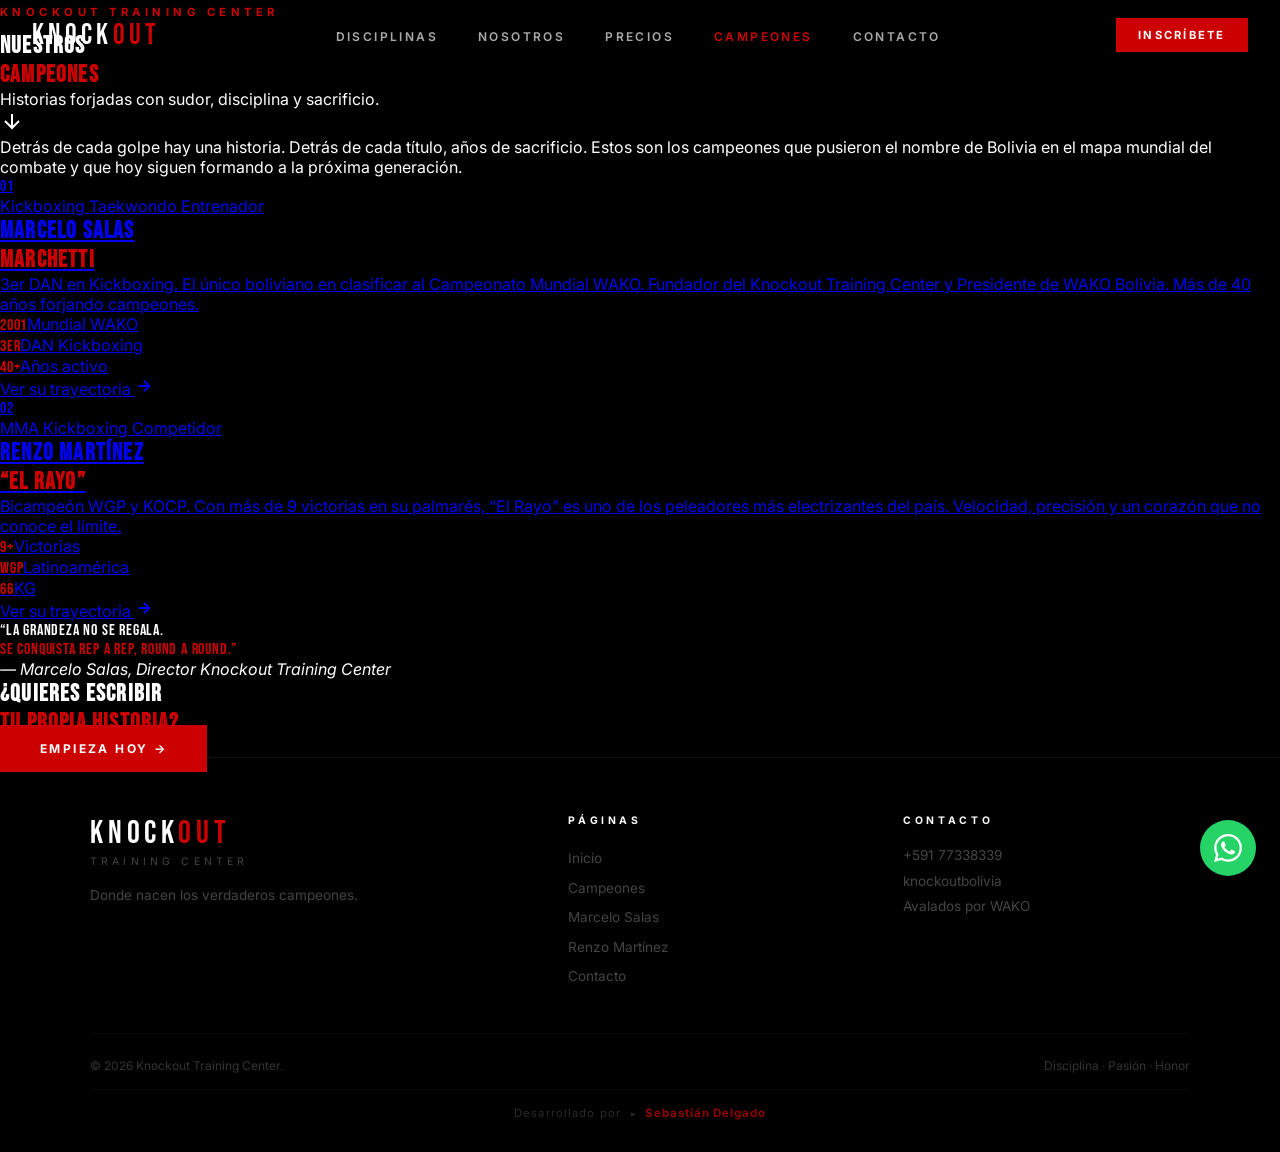
==== commit 746a7530: "Reestructura paginas campeones: galeria + paginas individuales con timeline" ====
--- a/campeones.html
+++ b/campeones.html
@@ -4,14 +4,12 @@
   <meta charset="UTF-8" />
   <meta name="viewport" content="width=device-width, initial-scale=1.0" />
   <title>Nuestros Campeones | Knockout Training Center</title>
-  <meta name="description" content="Conoce a los campeones que forjaron Knockout Training Center. Marcelo Salas Marchetti y Renzo Martinez, orgullo boliviano." />
   <link rel="icon" type="image/x-icon" href="favicon.ico" />
   <link rel="stylesheet" href="style.css" />
   <link rel="stylesheet" href="campeones.css" />
 </head>
 <body>
 
-  <!-- NAV -->
   <nav id="navbar">
     <a href="index.html" class="nav-logo">KNOCK<span>OUT</span></a>
     <ul class="nav-links">
@@ -22,373 +20,153 @@
       <li><a href="index.html#contacto">Contacto</a></li>
     </ul>
     <a href="https://wa.me/59177338339" target="_blank" class="nav-cta">Inscr&iacute;bete</a>
-    <button class="hamburger" id="hamburger" aria-label="Men&uacute;">
-      <span></span><span></span><span></span>
-    </button>
+    <button class="hamburger" id="hamburger"><span></span><span></span><span></span></button>
   </nav>
-
   <div class="mobile-menu" id="mobileMenu">
-    <a href="index.html"           onclick="closeMenu()">Inicio</a>
+    <a href="index.html"             onclick="closeMenu()">Inicio</a>
     <a href="index.html#disciplinas" onclick="closeMenu()">Disciplinas</a>
-    <a href="index.html#nosotros"  onclick="closeMenu()">Nosotros</a>
-    <a href="index.html#precios"   onclick="closeMenu()">Precios</a>
-    <a href="campeones.html"       onclick="closeMenu()" style="color:#CC0000;">Campeones</a>
-    <a href="index.html#contacto"  onclick="closeMenu()">Contacto</a>
+    <a href="index.html#nosotros"    onclick="closeMenu()">Nosotros</a>
+    <a href="index.html#precios"     onclick="closeMenu()">Precios</a>
+    <a href="campeones.html"         onclick="closeMenu()" style="color:#CC0000;">Campeones</a>
+    <a href="index.html#contacto"    onclick="closeMenu()">Contacto</a>
   </div>
 
-  <!-- HERO CAMPEONES -->
-  <section class="camp-hero">
-    <div class="camp-hero-bg" style="background-image:url('img/hero.jpg'); background-position:center 40%;"></div>
-    <div class="camp-hero-overlay"></div>
-    <div class="camp-hero-content">
+  <!-- HERO -->
+  <section class="gc-hero">
+    <div class="gc-hero-bg" style="background-image:url('img/hero4.jpg');"></div>
+    <div class="gc-hero-overlay"></div>
+    <div class="gc-hero-content">
       <span class="section-tag">Knockout Training Center</span>
-      <h1 class="camp-hero-title bebas">Conoce a Nuestros<br><span class="red">Campeones</span></h1>
-      <p class="camp-hero-sub">Forjados en el esfuerzo. Reconocidos en el mundo.</p>
-      <div class="camp-hero-line"></div>
-      <p class="camp-hero-desc">
-        Detr&aacute;s de cada alumno hay un campe&oacute;n que abri&oacute; el camino.
-        Estas son las historias de quienes construyeron Knockout Training Center
-        desde sus bases y llevaron el nombre de Bolivia al mundo.
-      </p>
+      <h1 class="bebas gc-hero-title">Nuestros<br><span class="red">Campeones</span></h1>
+      <p class="gc-hero-sub">Historias forjadas con sudor, disciplina y sacrificio.</p>
     </div>
-    <div class="camp-scroll-hint">
-      <span>Descubre su historia</span>
-      <div class="scroll-line"></div>
+    <div class="gc-hero-arrow">
+      <svg width="24" height="24" viewBox="0 0 24 24" fill="none" stroke="currentColor" stroke-width="2"><path d="M12 5v14M5 12l7 7 7-7"/></svg>
     </div>
   </section>
 
-  <!-- ══════════════════════════════════════
-       MARCELO SALAS — INTRO
-  ══════════════════════════════════════ -->
-  <section class="camp-intro reveal">
-    <div class="camp-intro-inner">
-      <div class="camp-intro-photo reveal-left">
-        <div class="camp-photo-frame">
-          <img src="img/hero7.jpg" alt="Marcelo Salas con sus alumnos" />
-          <div class="camp-photo-badge">
-            <span class="bebas">3er DAN</span>
-            <span>Kickboxing</span>
-          </div>
+  <!-- INTRO -->
+  <div class="gc-intro reveal">
+    <p>
+      Detr&aacute;s de cada golpe hay una historia. Detr&aacute;s de cada t&iacute;tulo, a&ntilde;os de sacrificio.
+      Estos son los campeones que pusieron el nombre de Bolivia en el mapa mundial del combate
+      y que hoy siguen formando a la pr&oacute;xima generaci&oacute;n.
+    </p>
+  </div>
+
+  <!-- CAMPEONES GRID -->
+  <section class="gc-grid">
+
+    <!-- Marcelo Salas -->
+    <a href="marcelo-salas.html" class="gc-card reveal-left">
+      <div class="gc-card-bg" style="background-image:url('img/hero5.jpg'); background-position:center 20%;"></div>
+      <div class="gc-card-overlay"></div>
+      <div class="gc-card-number bebas">01</div>
+      <div class="gc-card-body">
+        <div class="gc-card-tags">
+          <span>Kickboxing</span>
+          <span>Taekwondo</span>
+          <span>Entrenador</span>
+        </div>
+        <h2 class="bebas gc-card-name">Marcelo Salas<br><span class="red">Marchetti</span></h2>
+        <p class="gc-card-desc">
+          3er DAN en Kickboxing. El &uacute;nico boliviano en clasificar al Campeonato
+          Mundial WAKO. Fundador del Knockout Training Center y Presidente de WAKO Bolivia.
+          M&aacute;s de 40 a&ntilde;os forjando campeones.
+        </p>
+        <div class="gc-card-stats">
+          <div><span class="bebas red">2001</span><span>Mundial WAKO</span></div>
+          <div><span class="bebas red">3er</span><span>DAN Kickboxing</span></div>
+          <div><span class="bebas red">40+</span><span>A&ntilde;os activo</span></div>
+        </div>
+        <div class="gc-card-cta">
+          <span>Ver su trayectoria</span>
+          <svg width="18" height="18" viewBox="0 0 24 24" fill="none" stroke="currentColor" stroke-width="2.5"><path d="M5 12h14M12 5l7 7-7 7"/></svg>
         </div>
       </div>
-      <div class="camp-intro-text reveal-right">
-        <span class="section-tag">El Maestro</span>
-        <h2 class="bebas camp-name">Marcelo Salas<br><span class="red">Marchetti</span></h2>
-        <div class="divider left"></div>
-        <p class="camp-bio">
-          Nacido el <strong>24 de septiembre de 1967</strong> en Santa Cruz de la Sierra, Bolivia,
-          Marcelo Alberto Salas Marchetti es uno de los m&aacute;s grandes referentes de las artes
-          marciales en el pa&iacute;s. Cintur&oacute;n negro <strong>3er DAN en Kickboxing</strong>
-          y <strong>1er DAN en Taekwondo</strong>, su carrera abarca m&aacute;s de cuatro d&eacute;cadas
-          de dedicaci&oacute;n al deporte de combate.
+    </a>
+
+    <!-- Renzo Martinez -->
+    <a href="renzo-martinez.html" class="gc-card reveal-right">
+      <div class="gc-card-bg" style="background-image:url('img/hero6.jpg'); background-position:center 15%;"></div>
+      <div class="gc-card-overlay"></div>
+      <div class="gc-card-number bebas">02</div>
+      <div class="gc-card-body">
+        <div class="gc-card-tags">
+          <span>MMA</span>
+          <span>Kickboxing</span>
+          <span>Competidor</span>
+        </div>
+        <h2 class="bebas gc-card-name">Renzo Mart&iacute;nez<br><span class="red">&ldquo;El Rayo&rdquo;</span></h2>
+        <p class="gc-card-desc">
+          Bicampe&oacute;n WGP y KOCP. Con m&aacute;s de 9 victorias en su palmar&eacute;s,
+          &ldquo;El Rayo&rdquo; es uno de los peleadores m&aacute;s electrizantes del pa&iacute;s.
+          Velocidad, precisi&oacute;n y un coraz&oacute;n que no conoce el l&iacute;mite.
         </p>
-        <p class="camp-bio">
-          Fue el <strong>&uacute;nico boliviano en clasificar a un Campeonato Mundial de Kickboxing</strong>
-          bajo la federaci&oacute;n WAKO en el a&ntilde;o 2001, hito que marc&oacute; un antes y un despu&eacute;s
-          en la historia del deporte boliviano. Hoy dirige el <strong>Knockout Training Center</strong>
-          y preside <strong>WAKO Bolivia</strong>, formando a la nueva generaci&oacute;n de campeones.
-        </p>
-        <div class="camp-stats">
-          <div class="camp-stat">
-            <span class="bebas camp-stat-num red">40+</span>
-            <span class="camp-stat-label">A&ntilde;os en artes marciales</span>
-          </div>
-          <div class="camp-stat">
-            <span class="bebas camp-stat-num red">3er</span>
-            <span class="camp-stat-label">DAN Kickboxing</span>
-          </div>
-          <div class="camp-stat">
-            <span class="bebas camp-stat-num red">WAKO</span>
-            <span class="camp-stat-label">Presidente Bolivia</span>
-          </div>
+        <div class="gc-card-stats">
+          <div><span class="bebas red">9+</span><span>Victorias</span></div>
+          <div><span class="bebas red">WGP</span><span>Latinoam&eacute;rica</span></div>
+          <div><span class="bebas red">66</span><span>KG</span></div>
+        </div>
+        <div class="gc-card-cta">
+          <span>Ver su trayectoria</span>
+          <svg width="18" height="18" viewBox="0 0 24 24" fill="none" stroke="currentColor" stroke-width="2.5"><path d="M5 12h14M12 5l7 7-7 7"/></svg>
         </div>
       </div>
-    </div>
+    </a>
+
   </section>
 
-  <!-- ══════════════════════════════════════
-       TIMELINE MARCELO SALAS
-  ══════════════════════════════════════ -->
-  <section class="timeline-section">
-    <div class="timeline-header reveal">
-      <span class="section-tag">Su trayectoria</span>
-      <h2 class="bebas timeline-title">El camino<br><span class="red">de un campe&oacute;n</span></h2>
-      <div class="divider"></div>
-    </div>
-
-    <div class="timeline">
-      <div class="timeline-spine"></div>
-
-      <!-- 1967 -->
-      <div class="tl-item tl-left reveal-left">
-        <div class="tl-dot"></div>
-        <div class="tl-card">
-          <span class="tl-year bebas">1967</span>
-          <h3 class="tl-title">El comienzo</h3>
-          <p class="tl-text">
-            Nace el <strong>24 de septiembre</strong> en Santa Cruz de la Sierra, Bolivia.
-            Desde peque&ntilde;o muestra una afinidad natural por la disciplina y el deporte.
-          </p>
-        </div>
-      </div>
-
-      <!-- 1980s -->
-      <div class="tl-item tl-right reveal-right">
-        <div class="tl-dot"></div>
-        <div class="tl-card">
-          <span class="tl-year bebas">1980s</span>
-          <h3 class="tl-title">Primeros pasos en las artes marciales</h3>
-          <p class="tl-text">
-            Inicia su formaci&oacute;n en artes marciales, comenzando con
-            <strong>Taekwondo</strong>, donde alcanza el cintur&oacute;n negro 1er DAN.
-            El rigor de la disciplina oriental forja su car&aacute;cter competitivo.
-          </p>
-          <div class="tl-tag">Cintur&oacute;n Negro 1er DAN · Taekwondo</div>
-        </div>
-      </div>
-
-      <!-- 1990s -->
-      <div class="tl-item tl-left reveal-left">
-        <div class="tl-dot"></div>
-        <div class="tl-card">
-          <span class="tl-year bebas">1990s</span>
-          <h3 class="tl-title">La transici&oacute;n al Kickboxing</h3>
-          <p class="tl-text">
-            Descubre el <strong>Kickboxing</strong> y encuentra su verdadera vocaci&oacute;n.
-            Comienza a competir a nivel nacional y sudamericano, represent&aacute;ndo a Bolivia
-            en torneos internacionales. Avanza r&aacute;pidamente en su formaci&oacute;n t&eacute;cnica.
-          </p>
-          <div class="tl-tag">Competencias Sudamericanas</div>
-        </div>
-      </div>
-
-      <!-- 2001 -->
-      <div class="tl-item tl-right reveal-right">
-        <div class="tl-dot tl-dot-highlight"></div>
-        <div class="tl-card tl-card-highlight">
-          <div class="tl-star">&#9733; HITO HIST&Oacute;RICO</div>
-          <span class="tl-year bebas red">2001</span>
-          <h3 class="tl-title">El primer boliviano en el mundo</h3>
-          <p class="tl-text">
-            Logra el hito m&aacute;s importante de su carrera deportiva: se convierte en el
-            <strong>&uacute;nico boliviano en clasificar a un Campeonato Mundial de Kickboxing WAKO</strong>.
-            Un momento que pone a Bolivia en el mapa mundial del kickboxing.
-          </p>
-          <div class="tl-tag">Campeonato Mundial WAKO · Clasificado Nacional</div>
-        </div>
-      </div>
-
-      <!-- 2001-2005 -->
-      <div class="tl-item tl-left reveal-left">
-        <div class="tl-dot"></div>
-        <div class="tl-card">
-          <span class="tl-year bebas">2001 — 2005</span>
-          <h3 class="tl-title">Cintur&oacute;n Negro 3er DAN</h3>
-          <p class="tl-text">
-            Alcanza el <strong>cintur&oacute;n negro 3er DAN en Kickboxing</strong>, una de las
-            m&aacute;ximas distinciones t&eacute;cnicas en el deporte. Consolida su reputaci&oacute;n
-            como uno de los m&aacute;s completos practicantes de Bolivia.
-          </p>
-          <div class="tl-tag">3er DAN Kickboxing · WAKO</div>
-        </div>
-      </div>
-
-      <!-- 2006 -->
-      <div class="tl-item tl-right reveal-right">
-        <div class="tl-dot"></div>
-        <div class="tl-card">
-          <span class="tl-year bebas">2006</span>
-          <h3 class="tl-title">Programa de TV &ldquo;Knockout&rdquo;</h3>
-          <p class="tl-text">
-            Lanza su propio <strong>programa de televisi&oacute;n</strong> llamado &ldquo;Knockout&rdquo;,
-            dedicado a difundir las artes marciales en Bolivia. Lleva la cultura del deporte
-            de combate a miles de hogares bolivianos, sembrando la semilla en nuevas generaciones.
-          </p>
-          <div class="tl-tag">Medios · Difusi&oacute;n deportiva</div>
-        </div>
-      </div>
-
-      <!-- 2010 -->
-      <div class="tl-item tl-left reveal-left">
-        <div class="tl-dot tl-dot-highlight"></div>
-        <div class="tl-card tl-card-highlight">
-          <div class="tl-star">&#9733; FUNDACI&Oacute;N</div>
-          <span class="tl-year bebas red">2010</span>
-          <h3 class="tl-title">Nace Knockout Training Center</h3>
-          <p class="tl-text">
-            Funda el <strong>Knockout Training Center</strong> en Santa Cruz de la Sierra.
-            Su visi&oacute;n: crear un espacio donde cualquier persona, sin importar su edad,
-            pueda entrenarse con est&aacute;ndares de clase mundial bajo la filosof&iacute;a de
-            <em>Disciplina, Pasi&oacute;n y Honor</em>.
-          </p>
-          <div class="tl-tag">Knockout Training Center · Santa Cruz, Bolivia</div>
-        </div>
-      </div>
-
-      <!-- 2015 -->
-      <div class="tl-item tl-right reveal-right">
-        <div class="tl-dot"></div>
-        <div class="tl-card">
-          <span class="tl-year bebas">2015</span>
-          <h3 class="tl-title">Bolivia brilla en Sudam&eacute;rica</h3>
-          <p class="tl-text">
-            El equipo boliviano bajo su direcci&oacute;n logra <strong>medallas de oro
-            en el Campeonato Sudamericano de Kickboxing</strong>, demostrando que
-            el nivel t&eacute;cnico del pa&iacute;s ha alcanzado la &eacute;lite continental.
-          </p>
-          <div class="tl-tag">Sudamericano Kickboxing · Medallas de Oro</div>
-        </div>
-      </div>
-
-      <!-- 2018 -->
-      <div class="tl-item tl-left reveal-left">
-        <div class="tl-dot"></div>
-        <div class="tl-card">
-          <span class="tl-year bebas">2018</span>
-          <h3 class="tl-title">Presidente de WAKO Bolivia</h3>
-          <p class="tl-text">
-            Asume la presidencia de <strong>WAKO Bolivia</strong>, la filial nacional de la
-            World Association of Kickboxing Organizations. Desde este cargo impulsa
-            el desarrollo del kickboxing en todo el pa&iacute;s, organizando competencias
-            y formando nuevos atletas.
-          </p>
-          <div class="tl-tag">WAKO Bolivia · Presidente Nacional</div>
-        </div>
-      </div>
-
-      <!-- 2021 -->
-      <div class="tl-item tl-right reveal-right">
-        <div class="tl-dot tl-dot-highlight"></div>
-        <div class="tl-card tl-card-highlight">
-          <div class="tl-star">&#9733; RECORD</div>
-          <span class="tl-year bebas red">2021</span>
-          <h3 class="tl-title">9 oros en el Sudamericano de Brasil</h3>
-          <p class="tl-text">
-            El <strong>Team Marcelo Salas</strong> logra su mejor actuaci&oacute;n hist&oacute;rica
-            en el <strong>Campeonato Sudamericano de Kickboxing en Brasil</strong>, conquistando
-            <strong>9 medallas de oro</strong>. Un resultado sin precedentes para el deporte
-            boliviano de combate.
-          </p>
-          <div class="tl-tag">Sudamericano Brasil 2021 · 9 Medallas de Oro</div>
-        </div>
-      </div>
-
-      <!-- Hoy -->
-      <div class="tl-item tl-left reveal-left">
-        <div class="tl-dot tl-dot-now"></div>
-        <div class="tl-card">
-          <span class="tl-year bebas red">Hoy</span>
-          <h3 class="tl-title">Formando la pr&oacute;xima generaci&oacute;n</h3>
-          <p class="tl-text">
-            Contin&uacute;a al frente del <strong>Knockout Training Center</strong>,
-            entrenando personalmente a cientos de alumnos de todas las edades.
-            Su legado no son solo sus t&iacute;tulos — son cada uno de los campeones
-            que ha formado a lo largo de su vida.
-          </p>
-          <div class="tl-tag">Knockout Training Center · Activo</div>
-        </div>
-      </div>
-
-    </div>
+  <!-- QUOTE -->
+  <section class="gc-quote reveal">
+    <blockquote class="bebas">&ldquo;La grandeza no se regala.<br><span class="red">Se conquista rep a rep, round a round.&rdquo;</span></blockquote>
+    <cite>&mdash; Marcelo Salas, Director Knockout Training Center</cite>
   </section>
 
-  <!-- ══════════════════════════════════════
-       RENZO MARTÍNEZ
-  ══════════════════════════════════════ -->
-  <section class="camp-renzo reveal">
-    <div class="camp-renzo-inner">
-      <div class="camp-renzo-text reveal-left">
-        <span class="section-tag">El Rayo</span>
-        <h2 class="bebas camp-name">Renzo Mart&iacute;nez<br><span class="red">&ldquo;El Rayo&rdquo;</span></h2>
-        <div class="divider left"></div>
-        <p class="camp-bio">
-          Nacido en Santa Cruz de la Sierra, Renzo Mart&iacute;nez es uno de los peleadores
-          m&aacute;s electrizantes formados en el Knockout Training Center. Su velocidad y
-          potencia le valieron el apodo <strong>&ldquo;El Rayo&rdquo;</strong>, un nombre
-          que refleja perfectamente su estilo de pelea: r&aacute;pido, preciso y devastador.
-        </p>
-        <p class="camp-bio">
-          Bicampe&oacute;n con t&iacute;tulos <strong>KOCP Featherweight</strong> y
-          <strong>WGP Bantamweight</strong>, Renzo ha llevado el nombre de Bolivia y del
-          Knockout Training Center a escenarios internacionales, demostrando que el
-          talento forjado en Santa Cruz compite al m&aacute;s alto nivel.
-        </p>
-        <div class="camp-titles">
-          <div class="camp-title-badge">
-            <span class="bebas">KOCP</span>
-            <span>Featherweight Champion</span>
-          </div>
-          <div class="camp-title-badge">
-            <span class="bebas">WGP</span>
-            <span>Bantamweight Champion</span>
-          </div>
-        </div>
-      </div>
-      <div class="camp-renzo-photo reveal-right">
-        <div class="camp-photo-frame">
-          <img src="img/hero6.jpg" alt="Pelea en Knockout Training Center" style="object-position:center 20%;" />
-          <div class="camp-photo-badge">
-            <span class="bebas">El Rayo</span>
-            <span>Santa Cruz, Bolivia</span>
-          </div>
-        </div>
-      </div>
-    </div>
+  <!-- CTA -->
+  <section class="gc-cta reveal">
+    <h2 class="bebas">&iquest;Quieres escribir<br><span class="red">tu propia historia?</span></h2>
+    <a href="https://wa.me/59177338339?text=Hola!%20Quiero%20empezar%20a%20entrenar%20en%20Knockout%20Training%20Center." target="_blank" class="btn-primary">Empieza hoy &rarr;</a>
   </section>
 
-  <!-- CTA FINAL -->
-  <section class="camp-cta reveal">
-    <div class="camp-cta-inner">
-      <p class="section-tag">Escribe tu historia</p>
-      <h2 class="bebas camp-cta-title">El pr&oacute;ximo campe&oacute;n<br><span class="red">podr&iacute;as ser t&uacute;</span></h2>
-      <p class="camp-cta-sub">Entr&eacute;nate con los mejores. Empieza hoy.</p>
-      <a href="https://wa.me/59177338339?text=Hola!%20Quiero%20empezar%20a%20entrenar%20en%20Knockout%20Training%20Center." target="_blank" class="btn-primary">
-        Empieza ahora &rarr;
-      </a>
-    </div>
-  </section>
-
-  <!-- FOOTER -->
   <footer>
     <div class="footer-grid">
       <div class="footer-brand">
         <div class="footer-brand-name">KNOCK<span class="red">OUT</span></div>
         <div class="footer-brand-sub">Training Center</div>
-        <p>Donde nacen los verdaderos campeones.<br>Santa Cruz de la Sierra, Bolivia.</p>
+        <p>Donde nacen los verdaderos campeones.</p>
       </div>
       <div>
-        <p class="footer-col-title">Navegaci&oacute;n</p>
+        <p class="footer-col-title">P&aacute;ginas</p>
         <ul class="footer-links">
           <li><a href="index.html">Inicio</a></li>
-          <li><a href="index.html#disciplinas">Disciplinas</a></li>
-          <li><a href="index.html#precios">Precios</a></li>
           <li><a href="campeones.html">Campeones</a></li>
+          <li><a href="marcelo-salas.html">Marcelo Salas</a></li>
+          <li><a href="renzo-martinez.html">Renzo Mart&iacute;nez</a></li>
           <li><a href="index.html#contacto">Contacto</a></li>
         </ul>
       </div>
       <div>
         <p class="footer-col-title">Contacto</p>
         <div class="footer-contact-items">
-          <a href="https://wa.me/59177338339">&#128241; +591 77338339</a>
-          <a href="https://www.facebook.com/knockoutbolivia" target="_blank">&#128280; knockoutbolivia</a>
-          <span>&#127942; Avalados por WAKO</span>
+          <a href="https://wa.me/59177338339">+591 77338339</a>
+          <a href="https://www.facebook.com/knockoutbolivia" target="_blank">knockoutbolivia</a>
+          <span>Avalados por WAKO</span>
         </div>
       </div>
     </div>
     <div class="footer-bottom">
-      <p>&copy; 2026 Knockout Training Center. Todos los derechos reservados.</p>
+      <p>&copy; 2026 Knockout Training Center.</p>
       <p>Disciplina &middot; Pasi&oacute;n &middot; Honor</p>
     </div>
     <div class="footer-dev">
-      <span class="footer-dev-text">Dise&ntilde;ado &amp; desarrollado por</span>
+      <span class="footer-dev-text">Desarrollado por</span>
       <span class="footer-dev-dot">&#9656;</span>
-      <a href="https://sebastian-delgado.netlify.app/" target="_blank" rel="noopener noreferrer" class="footer-dev-name">Sebasti&aacute;n Delgado</a>
-      <span class="footer-dev-dot">&middot;</span>
-      <span class="footer-dev-text">Desarrollador Web</span>
+      <a href="https://sebastian-delgado.netlify.app/" target="_blank" class="footer-dev-name">Sebasti&aacute;n Delgado</a>
     </div>
   </footer>
 
-  <a href="https://wa.me/59177338339" target="_blank" class="wa-float" aria-label="WhatsApp">
+  <a href="https://wa.me/59177338339" target="_blank" class="wa-float">
     <svg viewBox="0 0 24 24"><path d="M17.472 14.382c-.297-.149-1.758-.867-2.03-.967-.273-.099-.471-.148-.67.15-.197.297-.767.966-.94 1.164-.173.199-.347.223-.644.075-.297-.15-1.255-.463-2.39-1.475-.883-.788-1.48-1.761-1.653-2.059-.173-.297-.018-.458.13-.606.134-.133.298-.347.446-.52.149-.174.198-.298.298-.497.099-.198.05-.371-.025-.52-.075-.149-.669-1.612-.916-2.207-.242-.579-.487-.5-.669-.51-.173-.008-.371-.01-.57-.01-.198 0-.52.074-.792.372-.272.297-1.04 1.016-1.04 2.479 0 1.462 1.065 2.875 1.213 3.074.149.198 2.096 3.2 5.077 4.487.709.306 1.262.489 1.694.625.712.227 1.36.195 1.871.118.571-.085 1.758-.719 2.006-1.413.248-.694.248-1.289.173-1.413-.074-.124-.272-.198-.57-.347m-5.421 7.403h-.004a9.87 9.87 0 01-5.031-1.378l-.361-.214-3.741.982.998-3.648-.235-.374a9.86 9.86 0 01-1.51-5.26c.001-5.45 4.436-9.884 9.888-9.884 2.64 0 5.122 1.03 6.988 2.898a9.825 9.825 0 012.893 6.994c-.003 5.45-4.437 9.884-9.885 9.884m8.413-18.297A11.815 11.815 0 0012.05 0C5.495 0 .16 5.335.157 11.892c0 2.096.547 4.142 1.588 5.945L.057 24l6.305-1.654a11.882 11.882 0 005.683 1.448h.005c6.554 0 11.89-5.335 11.893-11.893a11.821 11.821 0 00-3.48-8.413z"/></svg>
   </a>
 
@@ -399,11 +177,8 @@
     const mobileMenu = document.getElementById('mobileMenu');
     hamburger.addEventListener('click', () => { hamburger.classList.toggle('open'); mobileMenu.classList.toggle('open'); });
     function closeMenu() { hamburger.classList.remove('open'); mobileMenu.classList.remove('open'); }
-
-    const observer = new IntersectionObserver((entries) => {
-      entries.forEach(e => { if (e.isIntersecting) { e.target.classList.add('visible'); observer.unobserve(e.target); } });
-    }, { threshold: 0.1 });
-    document.querySelectorAll('.reveal, .reveal-left, .reveal-right').forEach(el => observer.observe(el));
+    const obs = new IntersectionObserver(entries => entries.forEach(e => { if(e.isIntersecting){e.target.classList.add('visible');obs.unobserve(e.target);} }), {threshold:0.1});
+    document.querySelectorAll('.reveal,.reveal-left,.reveal-right').forEach(el => obs.observe(el));
   </script>
 </body>
 </html>
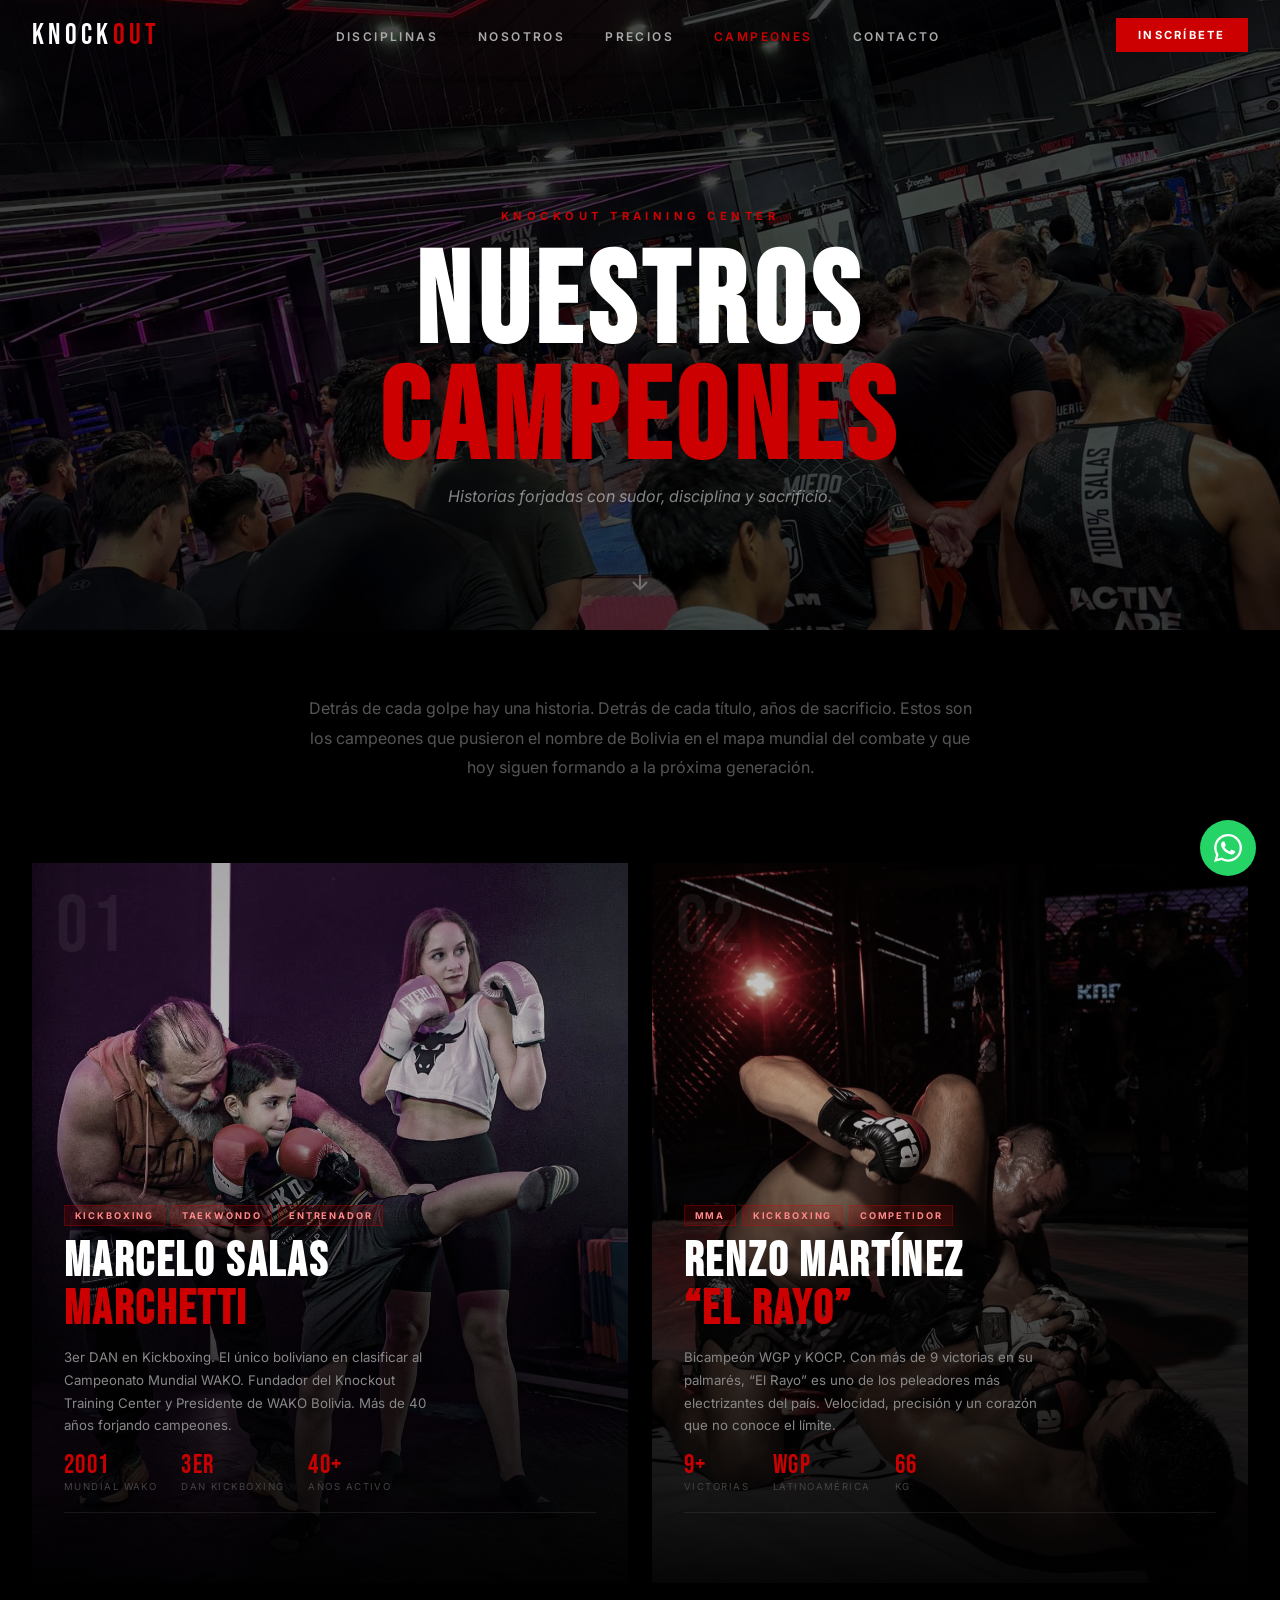
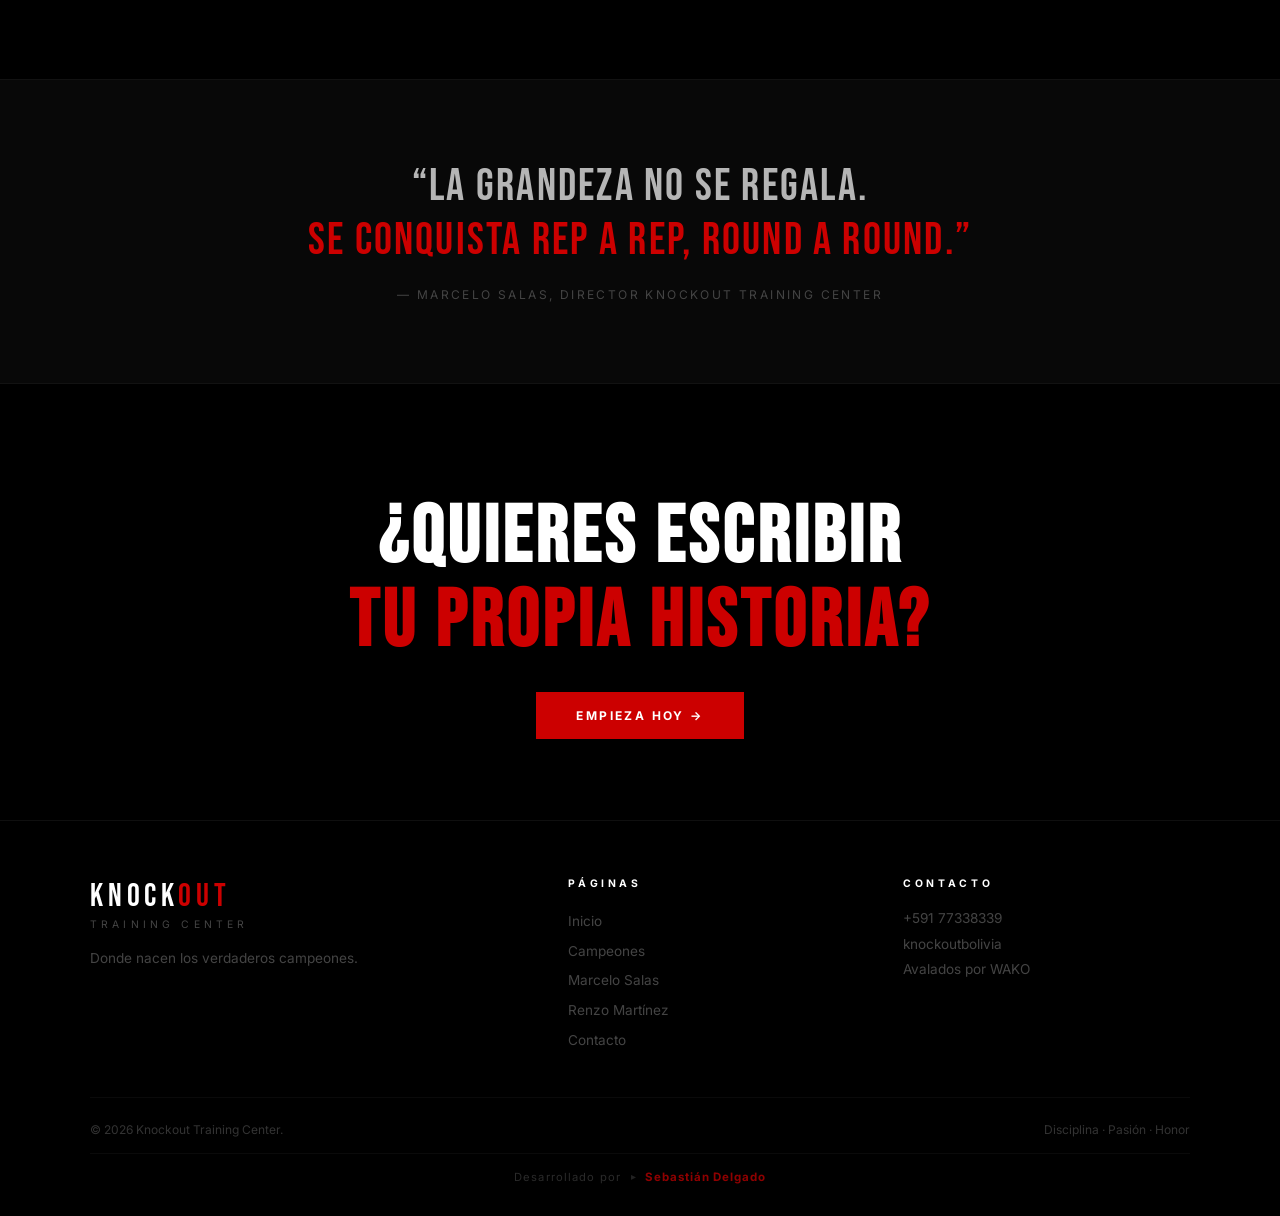
==== commit 49488332: "Fix: campeones.html cargaba CSS incorrecto" ====
--- a/campeones.html
+++ b/campeones.html
@@ -6,7 +6,7 @@
   <title>Nuestros Campeones | Knockout Training Center</title>
   <link rel="icon" type="image/x-icon" href="favicon.ico" />
   <link rel="stylesheet" href="style.css" />
-  <link rel="stylesheet" href="campeones.css" />
+  <link rel="stylesheet" href="campeon.css" />
 </head>
 <body>
 
--- a/campeon.css
+++ b/campeon.css
@@ -0,0 +1,660 @@
+/* ══════════════════════════════════════
+   CAMPEON INDIVIDUAL — CSS compartido
+   marcelo-salas.html / renzo-martinez.html
+   ══════════════════════════════════════ */
+
+/* ── Hero ── */
+.cp-hero {
+  position: relative;
+  min-height: 100vh;
+  display: flex;
+  align-items: flex-end;
+  overflow: hidden;
+}
+.cp-hero-bg {
+  position: absolute;
+  inset: 0;
+  background-size: cover;
+  transition: transform 0.1s linear;
+}
+.cp-hero-overlay {
+  position: absolute;
+  inset: 0;
+  background: linear-gradient(
+    to top,
+    #000 0%,
+    rgba(0,0,0,0.8) 30%,
+    rgba(0,0,0,0.4) 60%,
+    rgba(0,0,0,0.5) 100%
+  );
+}
+/* Noise texture overlay para efecto rústico */
+.cp-hero-noise {
+  position: absolute;
+  inset: 0;
+  opacity: 0.04;
+  background-image: url("data:image/svg+xml,%3Csvg viewBox='0 0 200 200' xmlns='http://www.w3.org/2000/svg'%3E%3Cfilter id='n'%3E%3CfeTurbulence type='fractalNoise' baseFrequency='0.9' numOctaves='4' stitchTiles='stitch'/%3E%3C/filter%3E%3Crect width='100%25' height='100%25' filter='url(%23n)'/%3E%3C/svg%3E");
+  background-size: 200px;
+  pointer-events: none;
+}
+.cp-hero-content {
+  position: relative;
+  z-index: 2;
+  padding: 2rem 3rem 4rem;
+  max-width: 900px;
+  width: 100%;
+}
+.cp-back {
+  display: inline-flex;
+  align-items: center;
+  gap: 0.5rem;
+  color: rgba(255,255,255,0.4);
+  font-size: 0.72rem;
+  font-weight: 600;
+  letter-spacing: 0.2em;
+  text-transform: uppercase;
+  text-decoration: none;
+  margin-bottom: 2rem;
+  margin-top: 80px; /* clearance navbar */
+  transition: color 0.2s;
+  display: block;
+}
+.cp-back:hover { color: #CC0000; }
+.cp-hero-tag {
+  font-size: 0.7rem;
+  font-weight: 700;
+  letter-spacing: 0.4em;
+  text-transform: uppercase;
+  color: #CC0000;
+  margin-bottom: 0.75rem;
+}
+.cp-hero-name {
+  font-size: clamp(4rem, 12vw, 9rem);
+  line-height: 0.9;
+  color: #fff;
+  margin-bottom: 1.25rem;
+}
+.cp-hero-line {
+  width: 80px;
+  height: 3px;
+  background: #CC0000;
+  margin-bottom: 1.25rem;
+  animation: line-grow 1s ease forwards;
+}
+@keyframes line-grow { from { width: 0; } to { width: 80px; } }
+.cp-hero-claim {
+  font-style: italic;
+  color: rgba(255,255,255,0.65);
+  font-size: clamp(0.9rem, 2vw, 1.15rem);
+  line-height: 1.6;
+  margin-bottom: 1.5rem;
+  max-width: 600px;
+}
+.cp-hero-chips {
+  display: flex;
+  flex-wrap: wrap;
+  gap: 0.5rem;
+}
+.cp-hero-chips span {
+  background: rgba(204,0,0,0.12);
+  border: 1px solid rgba(204,0,0,0.3);
+  color: #ff7777;
+  font-size: 0.65rem;
+  font-weight: 700;
+  letter-spacing: 0.2em;
+  text-transform: uppercase;
+  padding: 0.35rem 0.85rem;
+}
+.cp-hero-birth {
+  position: absolute;
+  bottom: 3rem;
+  right: 3rem;
+  text-align: right;
+  z-index: 2;
+}
+.cp-hero-birth span:first-child {
+  display: block;
+  font-family: 'Bebas Neue', sans-serif;
+  font-size: 1.4rem;
+  color: rgba(255,255,255,0.2);
+  letter-spacing: 0.1em;
+}
+.cp-hero-birth span:last-child {
+  display: block;
+  font-size: 0.65rem;
+  color: rgba(255,255,255,0.2);
+  letter-spacing: 0.25em;
+  text-transform: uppercase;
+}
+
+/* ── Intro section ── */
+.cp-intro {
+  background: #000;
+  padding: 6rem 2rem;
+}
+.cp-intro-grid {
+  max-width: 1200px;
+  margin: 0 auto;
+  display: grid;
+  grid-template-columns: 1fr 1.5fr;
+  gap: 5rem;
+  align-items: center;
+}
+.cp-intro-grid-reverse {
+  grid-template-columns: 1.5fr 1fr;
+}
+.cp-photo-wrap {
+  position: relative;
+}
+.cp-photo-wrap::before {
+  content: '';
+  position: absolute;
+  top: -6px; left: -6px;
+  width: 45%; height: 45%;
+  border-top: 3px solid #CC0000;
+  border-left: 3px solid #CC0000;
+  z-index: 1;
+}
+.cp-photo-wrap::after {
+  content: '';
+  position: absolute;
+  bottom: -6px; right: -6px;
+  width: 45%; height: 45%;
+  border-bottom: 3px solid #CC0000;
+  border-right: 3px solid #CC0000;
+  z-index: 1;
+}
+.cp-photo-wrap img {
+  width: 100%;
+  aspect-ratio: 3/4;
+  object-fit: cover;
+  display: block;
+  filter: grayscale(0.2);
+  transition: filter 0.5s;
+}
+.cp-photo-wrap:hover img { filter: grayscale(0); }
+.cp-section-title {
+  font-size: clamp(2rem, 4vw, 3.5rem);
+  color: #fff;
+  line-height: 1;
+  margin: 0.5rem 0 1rem;
+}
+.cp-intro-text p {
+  color: #666;
+  line-height: 1.85;
+  font-size: 0.95rem;
+  margin-bottom: 1.1rem;
+}
+.cp-intro-text strong { color: #ccc; }
+.cp-stat-row {
+  display: flex;
+  gap: 2.5rem;
+  margin-top: 2rem;
+  padding-top: 2rem;
+  border-top: 1px solid rgba(255,255,255,0.06);
+  flex-wrap: wrap;
+}
+.cp-stat { display: flex; flex-direction: column; gap: 0.2rem; }
+.cp-stat .bebas { font-size: 2.2rem; line-height: 1; }
+.cp-stat span:last-child { color: #444; font-size: 0.65rem; letter-spacing: 0.2em; text-transform: uppercase; }
+
+/* ── Timeline section ── */
+.cp-timeline-section {
+  background: #080808;
+  padding: 6rem 2rem 8rem;
+  position: relative;
+}
+/* Diagonal red accent en el fondo */
+.cp-timeline-section::before {
+  content: '';
+  position: absolute;
+  top: 0; left: 0; right: 0;
+  height: 3px;
+  background: linear-gradient(to right, transparent, #CC0000 30%, #CC0000 70%, transparent);
+}
+.cp-timeline-header {
+  text-align: center;
+  margin-bottom: 5rem;
+}
+.cp-tl-title {
+  font-size: clamp(2.5rem, 6vw, 4.5rem);
+  color: #fff;
+  line-height: 1;
+  margin-bottom: 1rem;
+}
+.cp-timeline {
+  position: relative;
+  max-width: 860px;
+  margin: 0 auto;
+}
+.cp-tl-spine {
+  position: absolute;
+  left: 50%;
+  top: 0; bottom: 0;
+  width: 2px;
+  background: linear-gradient(to bottom, transparent, #CC0000 5%, #CC0000 95%, transparent);
+  transform: translateX(-50%);
+}
+
+/* Items */
+.cp-tl-item {
+  position: relative;
+  width: 43%;
+  margin-bottom: 3.5rem;
+}
+.cp-tl-left  { margin-right: auto; }
+.cp-tl-right { margin-left: auto; }
+
+/* Dots */
+.cp-tl-dot {
+  position: absolute;
+  top: 1.1rem;
+  width: 12px;
+  height: 12px;
+  border-radius: 50%;
+  background: #CC0000;
+  border: 2px solid #080808;
+  box-shadow: 0 0 0 2px #CC0000;
+  z-index: 2;
+}
+.cp-tl-left  .cp-tl-dot { right: -9%; }
+.cp-tl-right .cp-tl-dot { left: -9%; }
+
+.cp-dot-big {
+  width: 18px;
+  height: 18px;
+  box-shadow: 0 0 0 3px #CC0000, 0 0 20px rgba(204,0,0,0.4);
+}
+.cp-tl-left  .cp-dot-big { right: calc(-9% - 3px); }
+.cp-tl-right .cp-dot-big { left: calc(-9% - 3px); }
+
+.cp-dot-pulse {
+  width: 20px;
+  height: 20px;
+  animation: cp-pulse 2s infinite;
+}
+@keyframes cp-pulse {
+  0%,100% { box-shadow: 0 0 0 3px #CC0000, 0 0 20px rgba(204,0,0,0.6); }
+  50%      { box-shadow: 0 0 0 8px rgba(204,0,0,0.15), 0 0 35px rgba(204,0,0,0.3); }
+}
+.cp-tl-left  .cp-dot-pulse { right: calc(-9% - 4px); }
+.cp-tl-right .cp-dot-pulse { left: calc(-9% - 4px); }
+
+/* Connector lines */
+.cp-tl-left  .cp-tl-card::after  { content:''; position:absolute; top:1.4rem; right:-8%; width:8%; height:1px; background:rgba(204,0,0,0.25); }
+.cp-tl-right .cp-tl-card::before { content:''; position:absolute; top:1.4rem; left:-8%; width:8%; height:1px; background:rgba(204,0,0,0.25); }
+
+/* Cards */
+.cp-tl-card {
+  background: #111;
+  border: 1px solid rgba(255,255,255,0.05);
+  padding: 1.4rem 1.6rem;
+  position: relative;
+  transition: border-color 0.3s, transform 0.3s;
+}
+.cp-tl-card:hover {
+  border-color: rgba(204,0,0,0.25);
+  transform: translateY(-2px);
+}
+.cp-card-red {
+  border-color: rgba(204,0,0,0.3);
+  background: rgba(204,0,0,0.04);
+}
+.cp-card-red:hover { border-color: rgba(204,0,0,0.5); }
+
+.cp-tl-star {
+  font-size: 0.58rem;
+  font-weight: 700;
+  letter-spacing: 0.25em;
+  color: #CC0000;
+  margin-bottom: 0.4rem;
+}
+.cp-tl-year {
+  display: block;
+  font-size: 1.8rem;
+  color: rgba(255,255,255,0.1);
+  line-height: 1;
+  margin-bottom: 0.2rem;
+}
+.cp-tl-year.red { color: #CC0000; }
+
+.cp-tl-card h3 {
+  font-size: 0.95rem;
+  font-weight: 700;
+  color: #eee;
+  margin-bottom: 0.6rem;
+  line-height: 1.3;
+}
+.cp-tl-card p {
+  color: #666;
+  font-size: 0.83rem;
+  line-height: 1.7;
+  margin-bottom: 0.6rem;
+}
+.cp-tl-card p strong { color: #aaa; }
+.cp-tl-tag {
+  font-size: 0.6rem;
+  font-weight: 700;
+  letter-spacing: 0.2em;
+  text-transform: uppercase;
+  color: #CC0000;
+  opacity: 0.75;
+}
+
+/* ── CTA section ── */
+.cp-cta {
+  padding: 7rem 2rem;
+  background: #000;
+  text-align: center;
+  position: relative;
+  overflow: hidden;
+}
+.cp-cta::before {
+  content: 'KO';
+  position: absolute;
+  font-family: 'Bebas Neue', sans-serif;
+  font-size: 35vw;
+  color: rgba(204,0,0,0.03);
+  top: 50%;
+  left: 50%;
+  transform: translate(-50%, -50%);
+  letter-spacing: -0.05em;
+  pointer-events: none;
+}
+.cp-cta h2 {
+  font-size: clamp(2.5rem, 7vw, 5rem);
+  color: #fff;
+  line-height: 1.05;
+  margin: 1rem 0 2rem;
+}
+.cp-back-link {
+  display: block;
+  margin-top: 1.5rem;
+  color: rgba(255,255,255,0.25);
+  font-size: 0.75rem;
+  font-weight: 600;
+  letter-spacing: 0.2em;
+  text-transform: uppercase;
+  text-decoration: none;
+  transition: color 0.2s;
+}
+.cp-back-link:hover { color: #CC0000; }
+
+/* ══════════════════════════════════════
+   CAMPEONES GALLERY — campeones.html
+   ══════════════════════════════════════ */
+
+/* Hero */
+.gc-hero {
+  position: relative;
+  height: 70vh;
+  min-height: 500px;
+  display: flex;
+  align-items: center;
+  justify-content: center;
+  overflow: hidden;
+}
+.gc-hero-bg {
+  position: absolute;
+  inset: 0;
+  background-size: cover;
+  background-position: center;
+}
+.gc-hero-overlay {
+  position: absolute;
+  inset: 0;
+  background: rgba(0,0,0,0.72);
+}
+.gc-hero-content {
+  position: relative;
+  z-index: 2;
+  text-align: center;
+  padding: 80px 2rem 0;
+}
+.gc-hero-title {
+  font-size: clamp(3.5rem, 10vw, 8rem);
+  line-height: 0.9;
+  color: #fff;
+  margin: 0.75rem 0 0.5rem;
+}
+.gc-hero-sub {
+  color: rgba(255,255,255,0.5);
+  font-style: italic;
+  font-size: 1rem;
+}
+.gc-hero-arrow {
+  position: absolute;
+  bottom: 2rem;
+  left: 50%;
+  transform: translateX(-50%);
+  color: rgba(255,255,255,0.3);
+  animation: bounce-down 2s infinite;
+  z-index: 2;
+}
+
+/* Intro text */
+.gc-intro {
+  background: #000;
+  padding: 4rem 2rem 2rem;
+  text-align: center;
+}
+.gc-intro p {
+  max-width: 680px;
+  margin: 0 auto;
+  color: #555;
+  font-size: 1rem;
+  line-height: 1.85;
+}
+
+/* Champion cards grid */
+.gc-grid {
+  background: #000;
+  padding: 3rem 2rem 6rem;
+  display: grid;
+  grid-template-columns: 1fr 1fr;
+  gap: 1.5rem;
+  max-width: 1300px;
+  margin: 0 auto;
+}
+.gc-card {
+  position: relative;
+  display: block;
+  text-decoration: none;
+  height: 80vh;
+  min-height: 580px;
+  overflow: hidden;
+  cursor: pointer;
+}
+.gc-card-bg {
+  position: absolute;
+  inset: 0;
+  background-size: cover;
+  filter: grayscale(0.5);
+  transition: transform 0.7s ease, filter 0.5s ease;
+}
+.gc-card:hover .gc-card-bg {
+  transform: scale(1.05);
+  filter: grayscale(0);
+}
+.gc-card-overlay {
+  position: absolute;
+  inset: 0;
+  background: linear-gradient(
+    to top,
+    rgba(0,0,0,0.97) 0%,
+    rgba(0,0,0,0.7) 40%,
+    rgba(0,0,0,0.2) 70%,
+    rgba(0,0,0,0.3) 100%
+  );
+  transition: background 0.5s;
+}
+.gc-card:hover .gc-card-overlay {
+  background: linear-gradient(
+    to top,
+    rgba(0,0,0,0.95) 0%,
+    rgba(0,0,0,0.55) 40%,
+    rgba(0,0,0,0.1) 70%,
+    rgba(0,0,0,0.2) 100%
+  );
+}
+.gc-card-number {
+  position: absolute;
+  top: 1.5rem;
+  left: 1.5rem;
+  font-size: 5rem;
+  color: rgba(255,255,255,0.06);
+  line-height: 1;
+  transition: color 0.3s;
+}
+.gc-card:hover .gc-card-number { color: rgba(204,0,0,0.15); }
+
+.gc-card-body {
+  position: absolute;
+  bottom: 0;
+  left: 0; right: 0;
+  padding: 2rem;
+  z-index: 2;
+  transform: translateY(0);
+  transition: transform 0.4s ease;
+}
+.gc-card-tags {
+  display: flex;
+  gap: 0.4rem;
+  flex-wrap: wrap;
+  margin-bottom: 0.75rem;
+}
+.gc-card-tags span {
+  background: rgba(204,0,0,0.15);
+  border: 1px solid rgba(204,0,0,0.3);
+  color: #ff8888;
+  font-size: 0.58rem;
+  font-weight: 700;
+  letter-spacing: 0.2em;
+  text-transform: uppercase;
+  padding: 0.25rem 0.6rem;
+}
+.gc-card-name {
+  font-size: clamp(2rem, 4vw, 3rem);
+  color: #fff;
+  line-height: 1;
+  margin-bottom: 0.75rem;
+}
+.gc-card-desc {
+  color: #888;
+  font-size: 0.83rem;
+  line-height: 1.7;
+  margin-bottom: 1rem;
+  max-width: 380px;
+}
+.gc-card-stats {
+  display: flex;
+  gap: 1.5rem;
+  margin-bottom: 1.25rem;
+  padding-bottom: 1.25rem;
+  border-bottom: 1px solid rgba(255,255,255,0.08);
+}
+.gc-card-stats div {
+  display: flex;
+  flex-direction: column;
+  gap: 0.15rem;
+}
+.gc-card-stats .bebas { font-size: 1.6rem; line-height: 1; }
+.gc-card-stats span:last-child {
+  color: #444;
+  font-size: 0.6rem;
+  letter-spacing: 0.15em;
+  text-transform: uppercase;
+}
+.gc-card-cta {
+  display: flex;
+  align-items: center;
+  gap: 0.6rem;
+  color: #CC0000;
+  font-size: 0.75rem;
+  font-weight: 700;
+  letter-spacing: 0.2em;
+  text-transform: uppercase;
+  transform: translateX(-8px);
+  opacity: 0;
+  transition: transform 0.35s ease, opacity 0.35s ease;
+}
+.gc-card:hover .gc-card-cta {
+  transform: translateX(0);
+  opacity: 1;
+}
+
+/* Quote */
+.gc-quote {
+  background: #080808;
+  border-top: 1px solid rgba(255,255,255,0.04);
+  border-bottom: 1px solid rgba(255,255,255,0.04);
+  padding: 5rem 2rem;
+  text-align: center;
+}
+.gc-quote blockquote {
+  font-size: clamp(1.5rem, 4vw, 2.8rem);
+  color: rgba(255,255,255,0.7);
+  line-height: 1.2;
+  margin: 0 0 1rem;
+  max-width: 800px;
+  margin-left: auto;
+  margin-right: auto;
+}
+.gc-quote cite {
+  color: #444;
+  font-size: 0.75rem;
+  letter-spacing: 0.2em;
+  text-transform: uppercase;
+  font-style: normal;
+}
+
+/* CTA */
+.gc-cta {
+  padding: 6rem 2rem;
+  background: #000;
+  text-align: center;
+}
+.gc-cta h2 {
+  font-size: clamp(2.5rem, 7vw, 5rem);
+  color: #fff;
+  line-height: 1.05;
+  margin: 1rem 0 2.5rem;
+}
+
+/* ── Responsive ── */
+@media (max-width: 900px) {
+  .gc-grid { grid-template-columns: 1fr; }
+  .gc-card { height: 70vh; }
+
+  .cp-intro-grid,
+  .cp-intro-grid-reverse { grid-template-columns: 1fr; gap: 3rem; }
+  .cp-intro-grid-reverse .cp-intro-photo { order: -1; }
+  .cp-photo-wrap img { aspect-ratio: 16/9; }
+
+  .cp-tl-spine { left: 18px; }
+  .cp-tl-item { width: 82%; margin-left: 55px !important; }
+  .cp-tl-left  .cp-tl-dot,
+  .cp-tl-right .cp-tl-dot { left: -44px !important; right: auto !important; }
+  .cp-tl-left  .cp-dot-big,
+  .cp-tl-right .cp-dot-big { left: -47px !important; right: auto !important; }
+  .cp-tl-left  .cp-dot-pulse,
+  .cp-tl-right .cp-dot-pulse { left: -48px !important; right: auto !important; }
+  .cp-tl-left  .cp-tl-card::after  { display: none; }
+  .cp-tl-right .cp-tl-card::before { display: none; }
+  .cp-hero-content { padding: 1.5rem 1.5rem 3rem; }
+  .cp-hero-birth { display: none; }
+}
+
+@media (max-width: 600px) {
+  .gc-hero { height: 60vh; }
+  .gc-card { height: 85vw; min-height: 400px; }
+  .gc-card-stats { gap: 1rem; }
+  .gc-intro, .gc-quote, .gc-cta { padding: 3rem 1.25rem; }
+  .gc-grid { padding: 2rem 1.25rem 4rem; gap: 1rem; }
+
+  .cp-intro { padding: 3rem 1.25rem; }
+  .cp-timeline-section { padding: 4rem 1.25rem 5rem; }
+  .cp-stat-row { gap: 1.5rem; }
+  .cp-hero-name { font-size: clamp(3rem, 16vw, 5rem); }
+  .cp-hero-content { padding-bottom: 2rem; }
+}
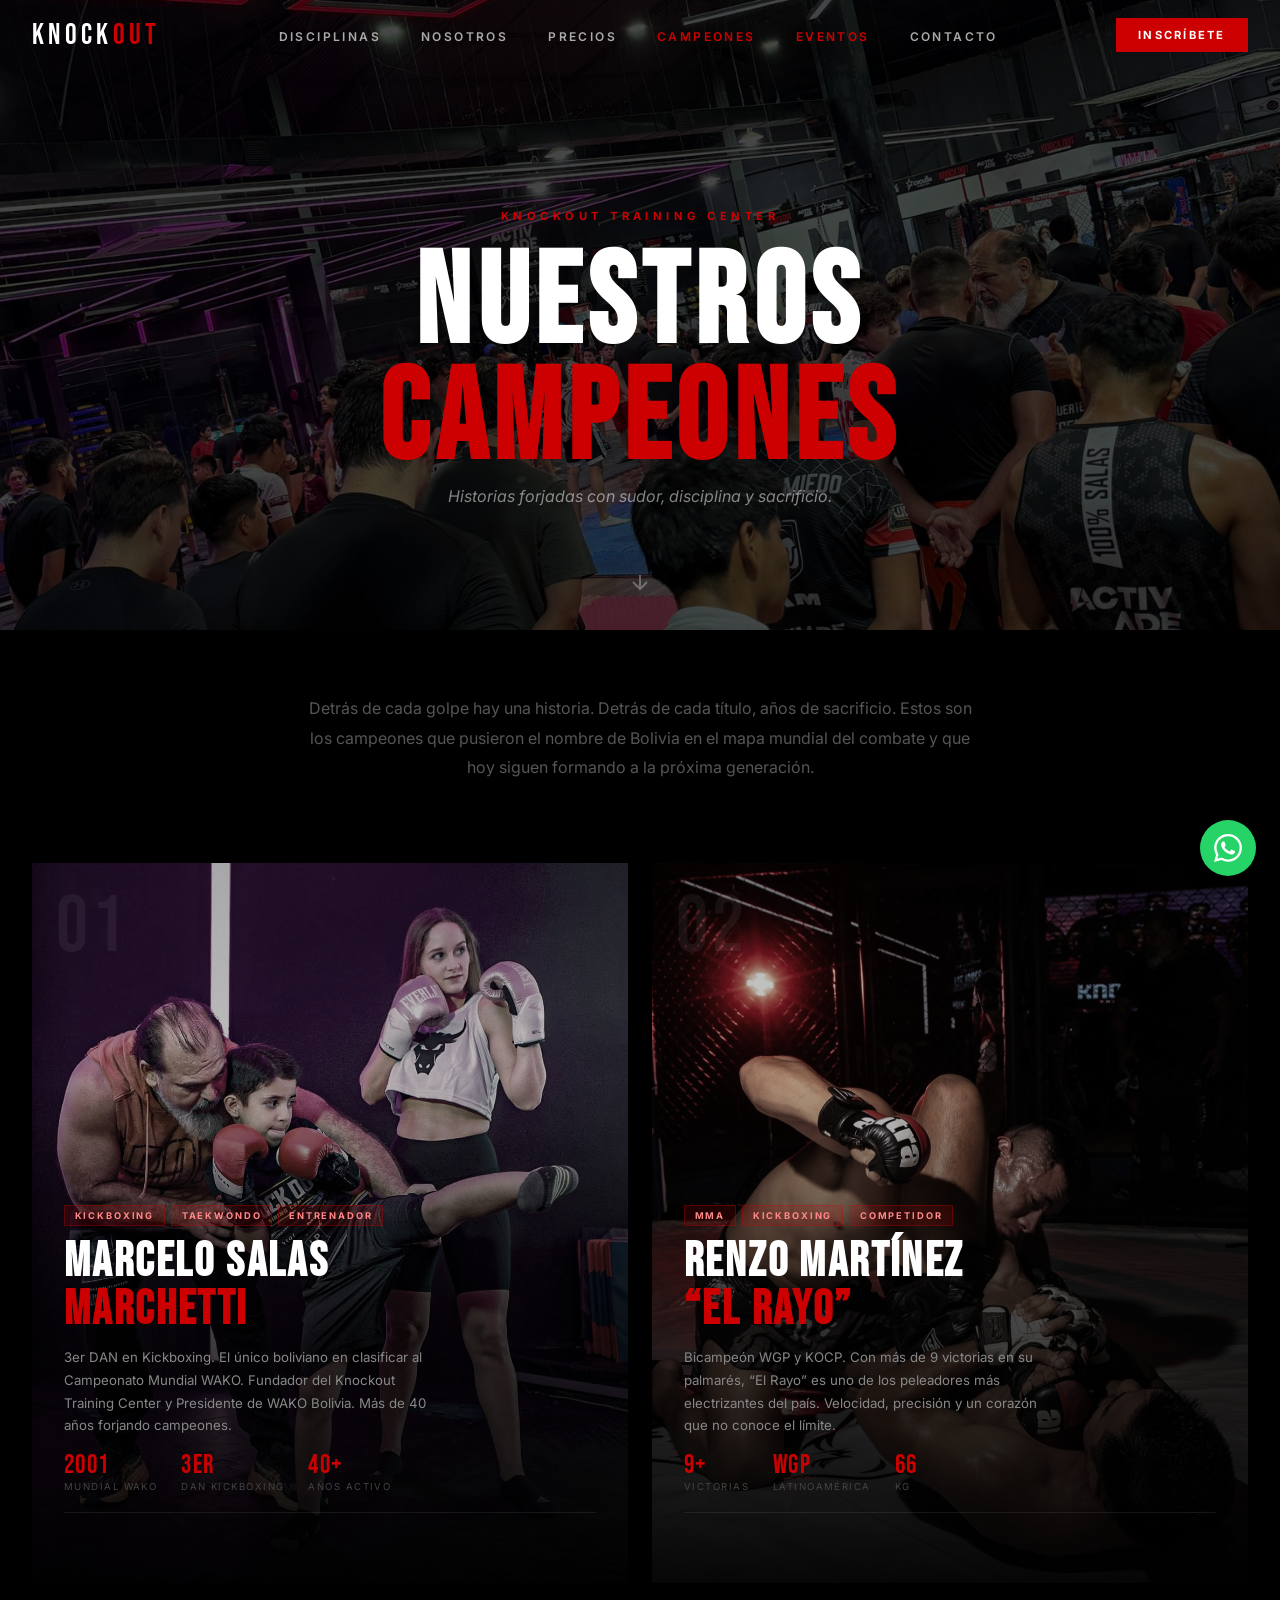
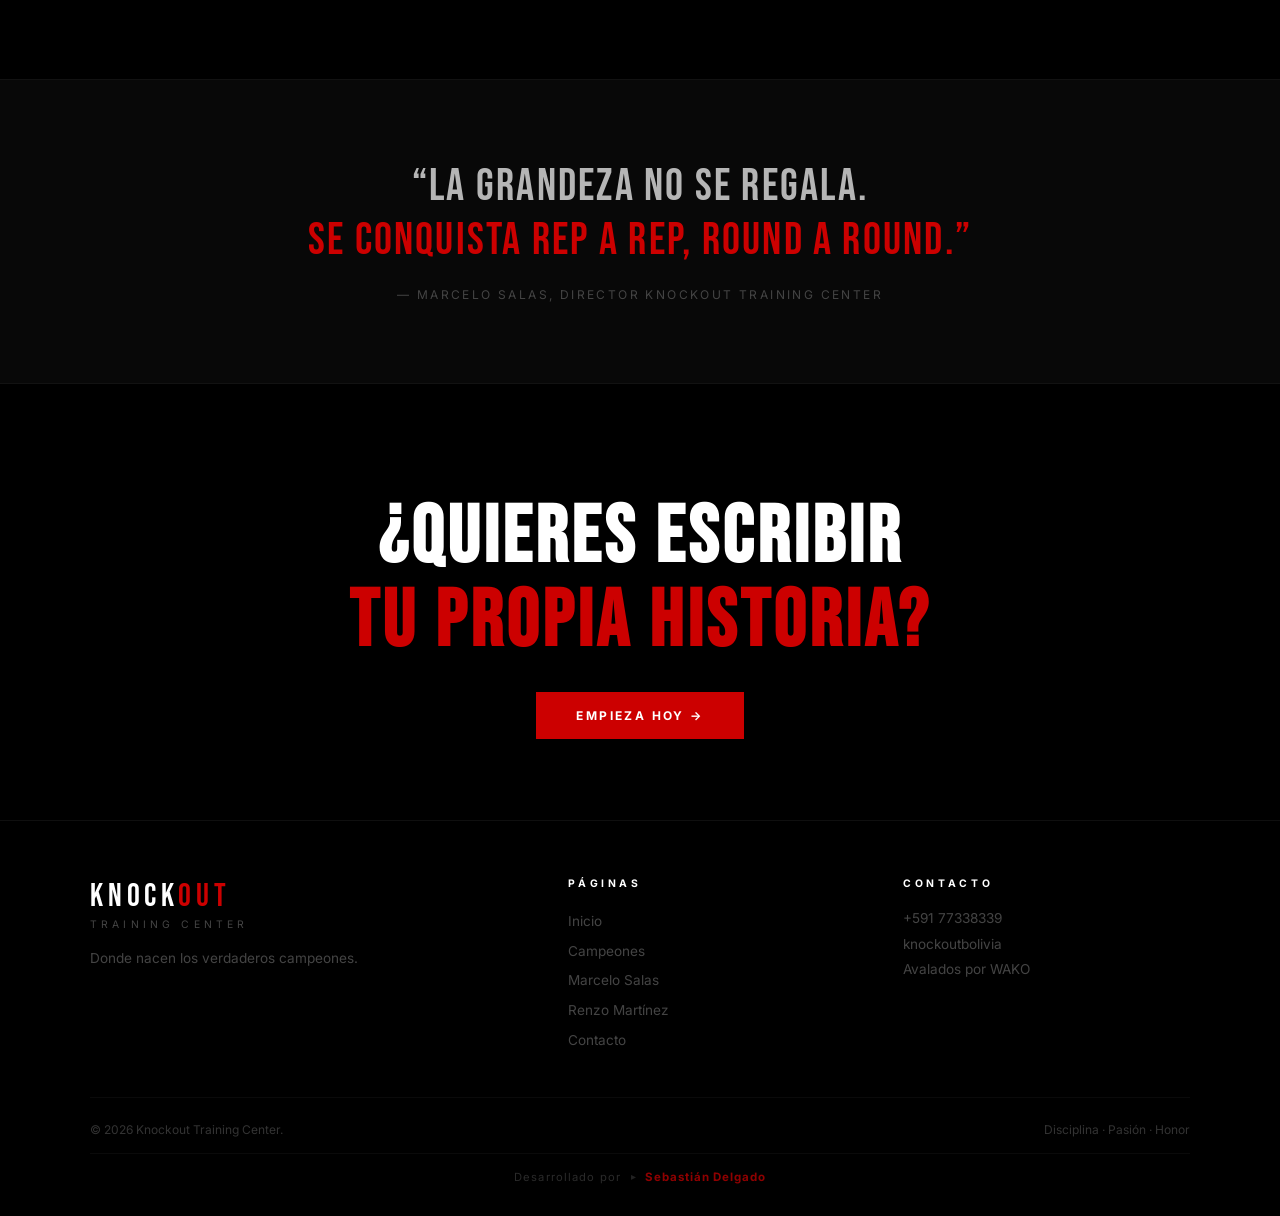
==== commit dbab0f15: "feat: agregar página de Eventos y teaser Campeones/Eventos en index - index.html: nueva sección #pag" ====
--- a/campeones.html
+++ b/campeones.html
@@ -17,6 +17,7 @@
       <li><a href="index.html#nosotros">Nosotros</a></li>
       <li><a href="index.html#precios">Precios</a></li>
       <li><a href="campeones.html" style="color:#CC0000;">Campeones</a></li>
+      <li><a href="eventos.html" style="color:#CC0000;">Eventos</a></li>
       <li><a href="index.html#contacto">Contacto</a></li>
     </ul>
     <a href="https://wa.me/59177338339" target="_blank" class="nav-cta">Inscr&iacute;bete</a>
@@ -28,6 +29,7 @@
     <a href="index.html#nosotros"    onclick="closeMenu()">Nosotros</a>
     <a href="index.html#precios"     onclick="closeMenu()">Precios</a>
     <a href="campeones.html"         onclick="closeMenu()" style="color:#CC0000;">Campeones</a>
+    <a href="eventos.html"           onclick="closeMenu()" style="color:#CC0000;">Eventos</a>
     <a href="index.html#contacto"    onclick="closeMenu()">Contacto</a>
   </div>
 
--- a/style.css
+++ b/style.css
@@ -816,6 +816,134 @@
 }
 
 .btn-ghost:hover { border-color: #CC0000; background: rgba(204,0,0,0.05); }
+
+/* ─── Páginas Destacadas (teaser Campeones + Eventos) ─── */
+#paginas-destacadas {
+  display: grid;
+  grid-template-columns: 1fr 1fr;
+  height: 70vh;
+  min-height: 420px;
+}
+
+.pd-card {
+  position: relative;
+  overflow: hidden;
+  display: flex;
+  align-items: flex-end;
+  text-decoration: none;
+  color: #fff;
+}
+
+.pd-card-bg {
+  position: absolute;
+  inset: 0;
+  background-size: cover;
+  background-position: center;
+  transition: transform 0.7s ease;
+}
+
+.pd-card:hover .pd-card-bg { transform: scale(1.06); }
+
+.pd-card-overlay {
+  position: absolute;
+  inset: 0;
+  background: linear-gradient(
+    to top,
+    rgba(0,0,0,0.92) 0%,
+    rgba(0,0,0,0.5) 50%,
+    rgba(0,0,0,0.2) 100%
+  );
+  transition: background 0.4s;
+}
+
+.pd-card:hover .pd-card-overlay {
+  background: linear-gradient(
+    to top,
+    rgba(0,0,0,0.88) 0%,
+    rgba(150,0,0,0.3) 60%,
+    rgba(0,0,0,0.25) 100%
+  );
+}
+
+.pd-card-overlay--eventos {
+  background: linear-gradient(
+    to top,
+    rgba(0,0,0,0.95) 0%,
+    rgba(0,0,0,0.55) 50%,
+    rgba(0,0,0,0.25) 100%
+  );
+}
+
+.pd-card:hover .pd-card-overlay--eventos {
+  background: linear-gradient(
+    to top,
+    rgba(0,0,0,0.9) 0%,
+    rgba(120,0,0,0.35) 60%,
+    rgba(0,0,0,0.25) 100%
+  );
+}
+
+/* Separador vertical entre las dos cards */
+#paginas-destacadas .pd-card:first-child {
+  border-right: 1px solid rgba(204,0,0,0.25);
+}
+
+.pd-card-content {
+  position: relative;
+  z-index: 1;
+  padding: 2.5rem 3rem;
+  width: 100%;
+}
+
+.pd-card-content .section-tag { display: block; }
+
+.pd-card-title {
+  font-family: 'Bebas Neue', sans-serif;
+  font-size: clamp(2.2rem, 4.5vw, 3.5rem);
+  letter-spacing: 0.05em;
+  line-height: 1;
+  margin: 0.5rem 0 0.75rem;
+}
+
+.pd-card-desc {
+  color: rgba(255,255,255,0.5);
+  font-size: 0.82rem;
+  line-height: 1.6;
+  margin-bottom: 1.5rem;
+}
+
+.pd-card-cta {
+  display: inline-flex;
+  align-items: center;
+  gap: 0.5rem;
+  color: #CC0000;
+  font-size: 0.72rem;
+  font-weight: 700;
+  letter-spacing: 0.25em;
+  text-transform: uppercase;
+  border-bottom: 1px solid rgba(204,0,0,0.35);
+  padding-bottom: 3px;
+  transition: color 0.2s, border-color 0.2s, gap 0.2s;
+}
+
+.pd-card:hover .pd-card-cta {
+  color: #ff4444;
+  border-color: #ff4444;
+  gap: 0.9rem;
+}
+
+@media (max-width: 700px) {
+  #paginas-destacadas {
+    grid-template-columns: 1fr;
+    height: auto;
+  }
+  .pd-card { min-height: 280px; }
+  #paginas-destacadas .pd-card:first-child {
+    border-right: none;
+    border-bottom: 1px solid rgba(204,0,0,0.25);
+  }
+  .pd-card-content { padding: 2rem 1.5rem; }
+}
 
 /* ─── Contacto ─── */
 #contacto {
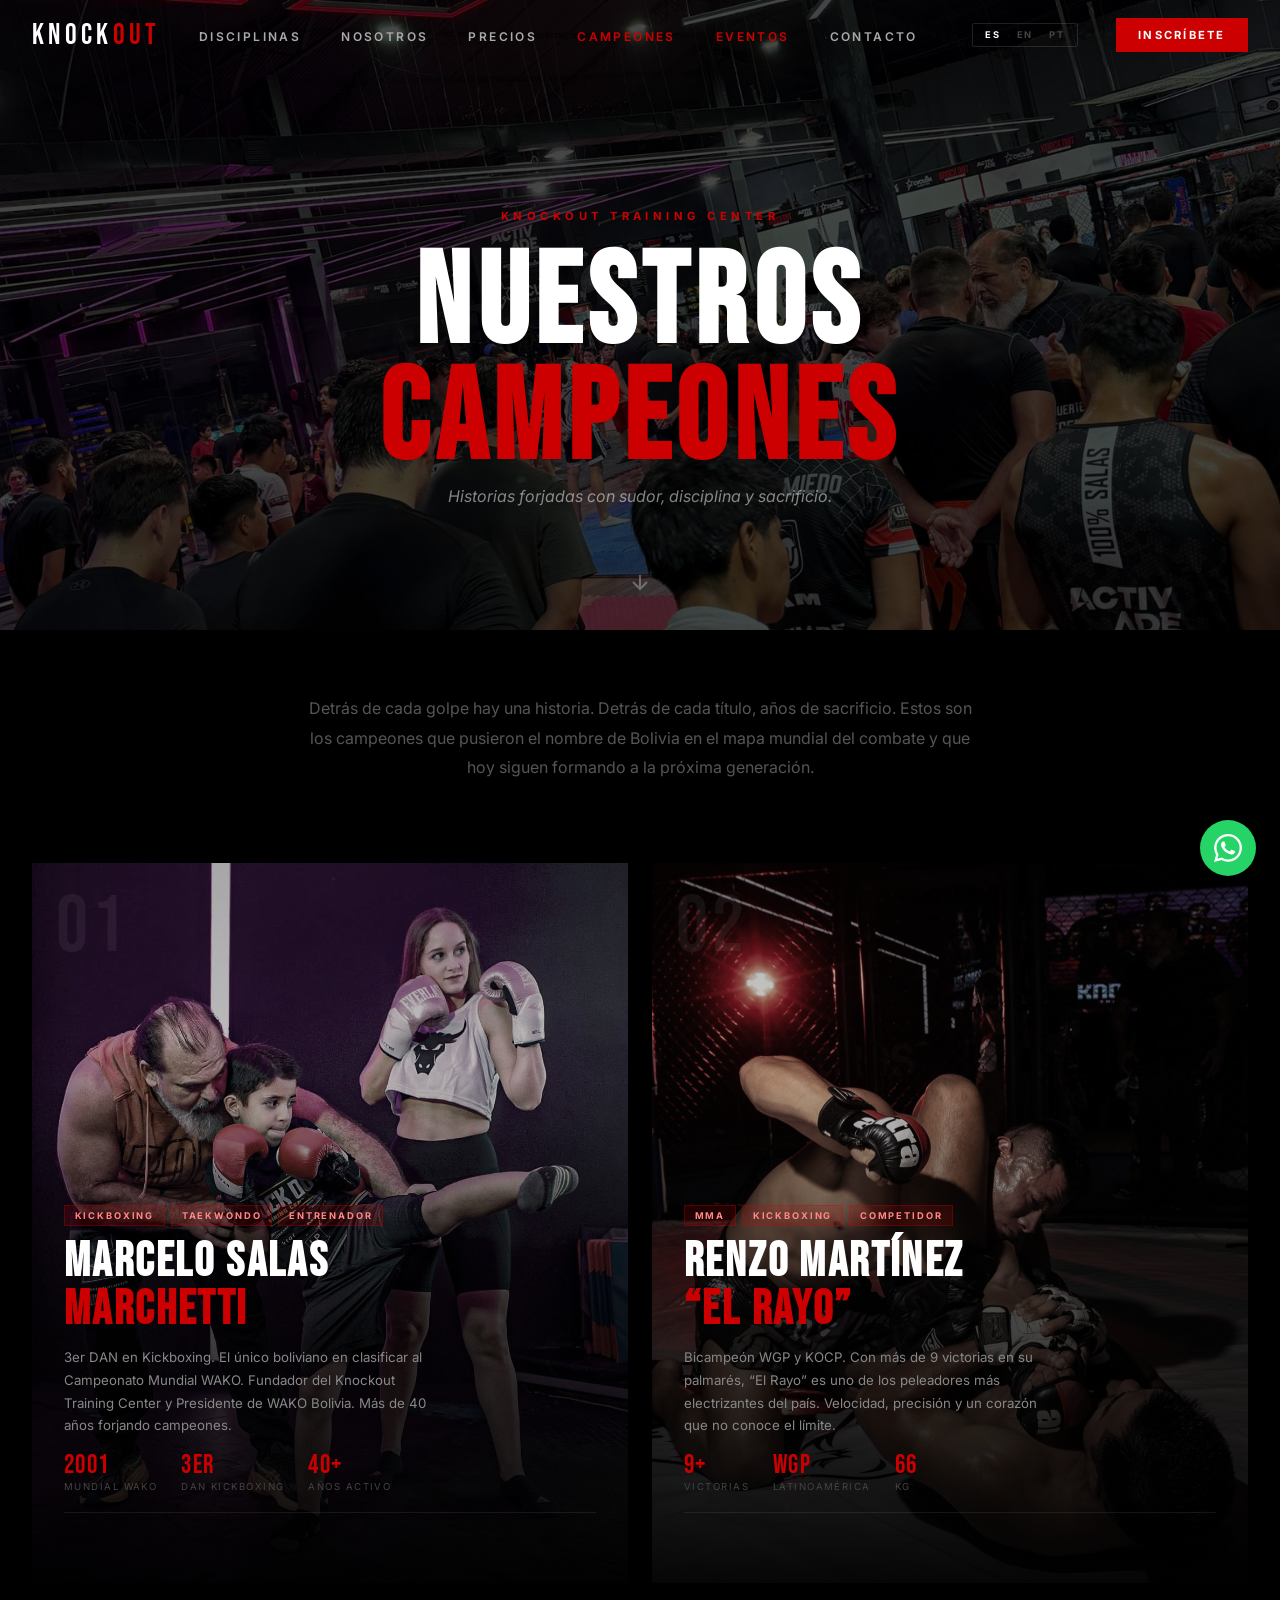
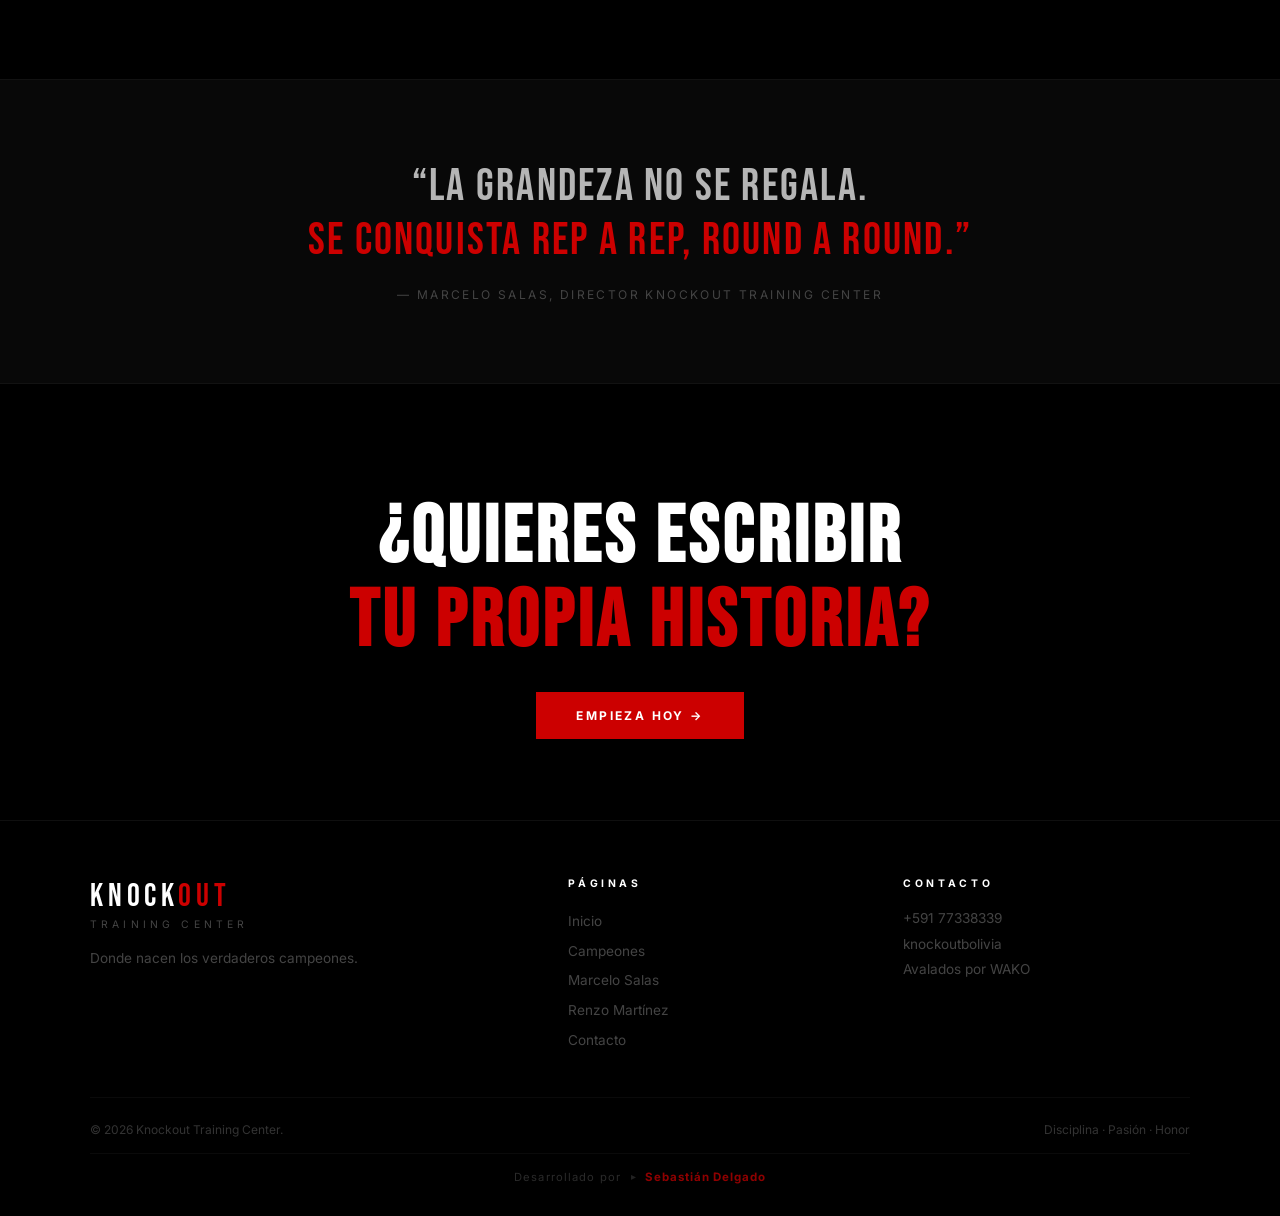
==== commit d87623bc: "feat: add ES/EN/PT language switcher to all pages Adds i18n.js (translations object + setLanguage fu" ====
--- a/campeones.html
+++ b/campeones.html
@@ -7,30 +7,45 @@
   <link rel="icon" type="image/x-icon" href="favicon.ico" />
   <link rel="stylesheet" href="style.css" />
   <link rel="stylesheet" href="campeon.css" />
+  <link rel="stylesheet" href="i18n.css" />
 </head>
 <body>
 
   <nav id="navbar">
     <a href="index.html" class="nav-logo">KNOCK<span>OUT</span></a>
     <ul class="nav-links">
-      <li><a href="index.html#disciplinas">Disciplinas</a></li>
-      <li><a href="index.html#nosotros">Nosotros</a></li>
-      <li><a href="index.html#precios">Precios</a></li>
-      <li><a href="campeones.html" style="color:#CC0000;">Campeones</a></li>
-      <li><a href="eventos.html" style="color:#CC0000;">Eventos</a></li>
-      <li><a href="index.html#contacto">Contacto</a></li>
+      <li><a href="index.html#disciplinas" data-i18n="nav.disciplinas">Disciplinas</a></li>
+      <li><a href="index.html#nosotros" data-i18n="nav.nosotros">Nosotros</a></li>
+      <li><a href="index.html#precios" data-i18n="nav.precios">Precios</a></li>
+      <li><a href="campeones.html" style="color:#CC0000;" data-i18n="nav.campeones">Campeones</a></li>
+      <li><a href="eventos.html" style="color:#CC0000;" data-i18n="nav.eventos">Eventos</a></li>
+      <li><a href="index.html#contacto" data-i18n="nav.contacto">Contacto</a></li>
     </ul>
-    <a href="https://wa.me/59177338339" target="_blank" class="nav-cta">Inscr&iacute;bete</a>
+    <div class="lang-switcher">
+      <span class="lang-btn active" data-lang="es" onclick="setLanguage('es')">ES</span>
+      <span class="lang-dot">·</span>
+      <span class="lang-btn" data-lang="en" onclick="setLanguage('en')">EN</span>
+      <span class="lang-dot">·</span>
+      <span class="lang-btn" data-lang="pt" onclick="setLanguage('pt')">PT</span>
+    </div>
+    <a href="https://wa.me/59177338339" target="_blank" class="nav-cta" data-i18n="nav.cta">Inscr&iacute;bete</a>
     <button class="hamburger" id="hamburger"><span></span><span></span><span></span></button>
   </nav>
   <div class="mobile-menu" id="mobileMenu">
-    <a href="index.html"             onclick="closeMenu()">Inicio</a>
-    <a href="index.html#disciplinas" onclick="closeMenu()">Disciplinas</a>
-    <a href="index.html#nosotros"    onclick="closeMenu()">Nosotros</a>
-    <a href="index.html#precios"     onclick="closeMenu()">Precios</a>
-    <a href="campeones.html"         onclick="closeMenu()" style="color:#CC0000;">Campeones</a>
-    <a href="eventos.html"           onclick="closeMenu()" style="color:#CC0000;">Eventos</a>
-    <a href="index.html#contacto"    onclick="closeMenu()">Contacto</a>
+    <a href="index.html"             onclick="closeMenu()" data-i18n="nav.inicio">Inicio</a>
+    <a href="index.html#disciplinas" onclick="closeMenu()" data-i18n="nav.disciplinas">Disciplinas</a>
+    <a href="index.html#nosotros"    onclick="closeMenu()" data-i18n="nav.nosotros">Nosotros</a>
+    <a href="index.html#precios"     onclick="closeMenu()" data-i18n="nav.precios">Precios</a>
+    <a href="campeones.html"         onclick="closeMenu()" style="color:#CC0000;" data-i18n="nav.campeones">Campeones</a>
+    <a href="eventos.html"           onclick="closeMenu()" style="color:#CC0000;" data-i18n="nav.eventos">Eventos</a>
+    <a href="index.html#contacto"    onclick="closeMenu()" data-i18n="nav.contacto">Contacto</a>
+    <div class="lang-switcher" style="margin:0.5rem auto;">
+      <span class="lang-btn active" data-lang="es" onclick="setLanguage('es');closeMenu()">ES</span>
+      <span class="lang-dot">·</span>
+      <span class="lang-btn" data-lang="en" onclick="setLanguage('en');closeMenu()">EN</span>
+      <span class="lang-dot">·</span>
+      <span class="lang-btn" data-lang="pt" onclick="setLanguage('pt');closeMenu()">PT</span>
+    </div>
   </div>
 
   <!-- HERO -->
@@ -38,9 +53,9 @@
     <div class="gc-hero-bg" style="background-image:url('img/hero4.jpg');"></div>
     <div class="gc-hero-overlay"></div>
     <div class="gc-hero-content">
-      <span class="section-tag">Knockout Training Center</span>
-      <h1 class="bebas gc-hero-title">Nuestros<br><span class="red">Campeones</span></h1>
-      <p class="gc-hero-sub">Historias forjadas con sudor, disciplina y sacrificio.</p>
+      <span class="section-tag" data-i18n="gc.tag">Knockout Training Center</span>
+      <h1 class="bebas gc-hero-title" data-i18n="gc.title">Nuestros<br><span class="red">Campeones</span></h1>
+      <p class="gc-hero-sub" data-i18n="gc.sub">Historias forjadas con sudor, disciplina y sacrificio.</p>
     </div>
     <div class="gc-hero-arrow">
       <svg width="24" height="24" viewBox="0 0 24 24" fill="none" stroke="currentColor" stroke-width="2"><path d="M12 5v14M5 12l7 7 7-7"/></svg>
@@ -182,5 +197,6 @@
     const obs = new IntersectionObserver(entries => entries.forEach(e => { if(e.isIntersecting){e.target.classList.add('visible');obs.unobserve(e.target);} }), {threshold:0.1});
     document.querySelectorAll('.reveal,.reveal-left,.reveal-right').forEach(el => obs.observe(el));
   </script>
+  <script src="i18n.js"></script>
 </body>
 </html>
--- a/i18n.css
+++ b/i18n.css
@@ -0,0 +1,44 @@
+/* ══════════════════════════════════════════════
+   i18n.css — Language switcher
+   ══════════════════════════════════════════════ */
+
+.lang-switcher {
+  display: flex;
+  align-items: center;
+  gap: 0;
+  margin-left: 1rem;
+  border: 1px solid rgba(255,255,255,0.12);
+  padding: 0.2rem 0.4rem;
+  border-radius: 2px;
+}
+
+.lang-btn {
+  font-size: 0.58rem;
+  font-weight: 700;
+  letter-spacing: 0.18em;
+  text-transform: uppercase;
+  color: #444;
+  cursor: pointer;
+  padding: 0.2rem 0.35rem;
+  transition: color 0.2s;
+  user-select: none;
+  line-height: 1;
+}
+
+.lang-btn:hover { color: #aaa; }
+.lang-btn.active { color: #fff; }
+
+.lang-dot {
+  font-size: 0.5rem;
+  color: #2a2a2a;
+  line-height: 1;
+  padding: 0 0.1rem;
+}
+
+/* Mobile: colapsar en menú */
+@media (max-width: 768px) {
+  .lang-switcher {
+    margin-left: 0;
+    margin-top: 0.25rem;
+  }
+}
